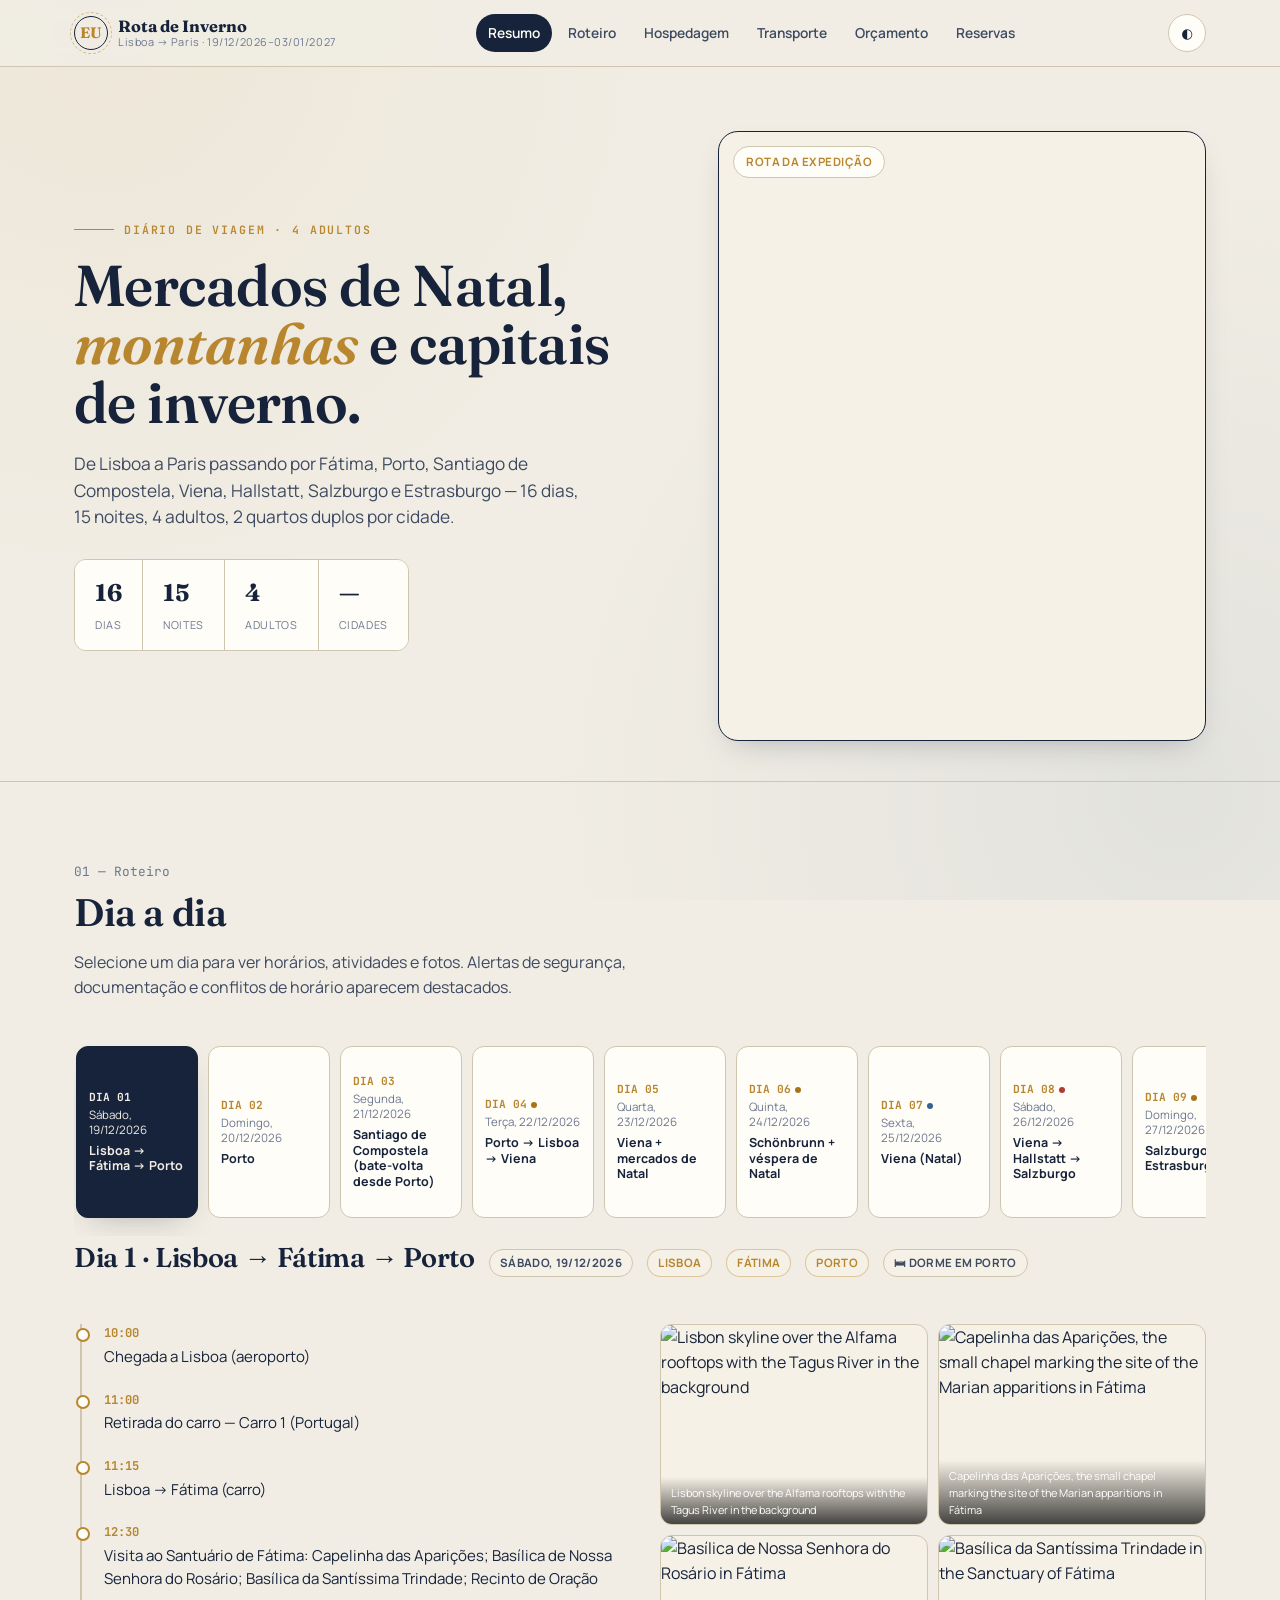
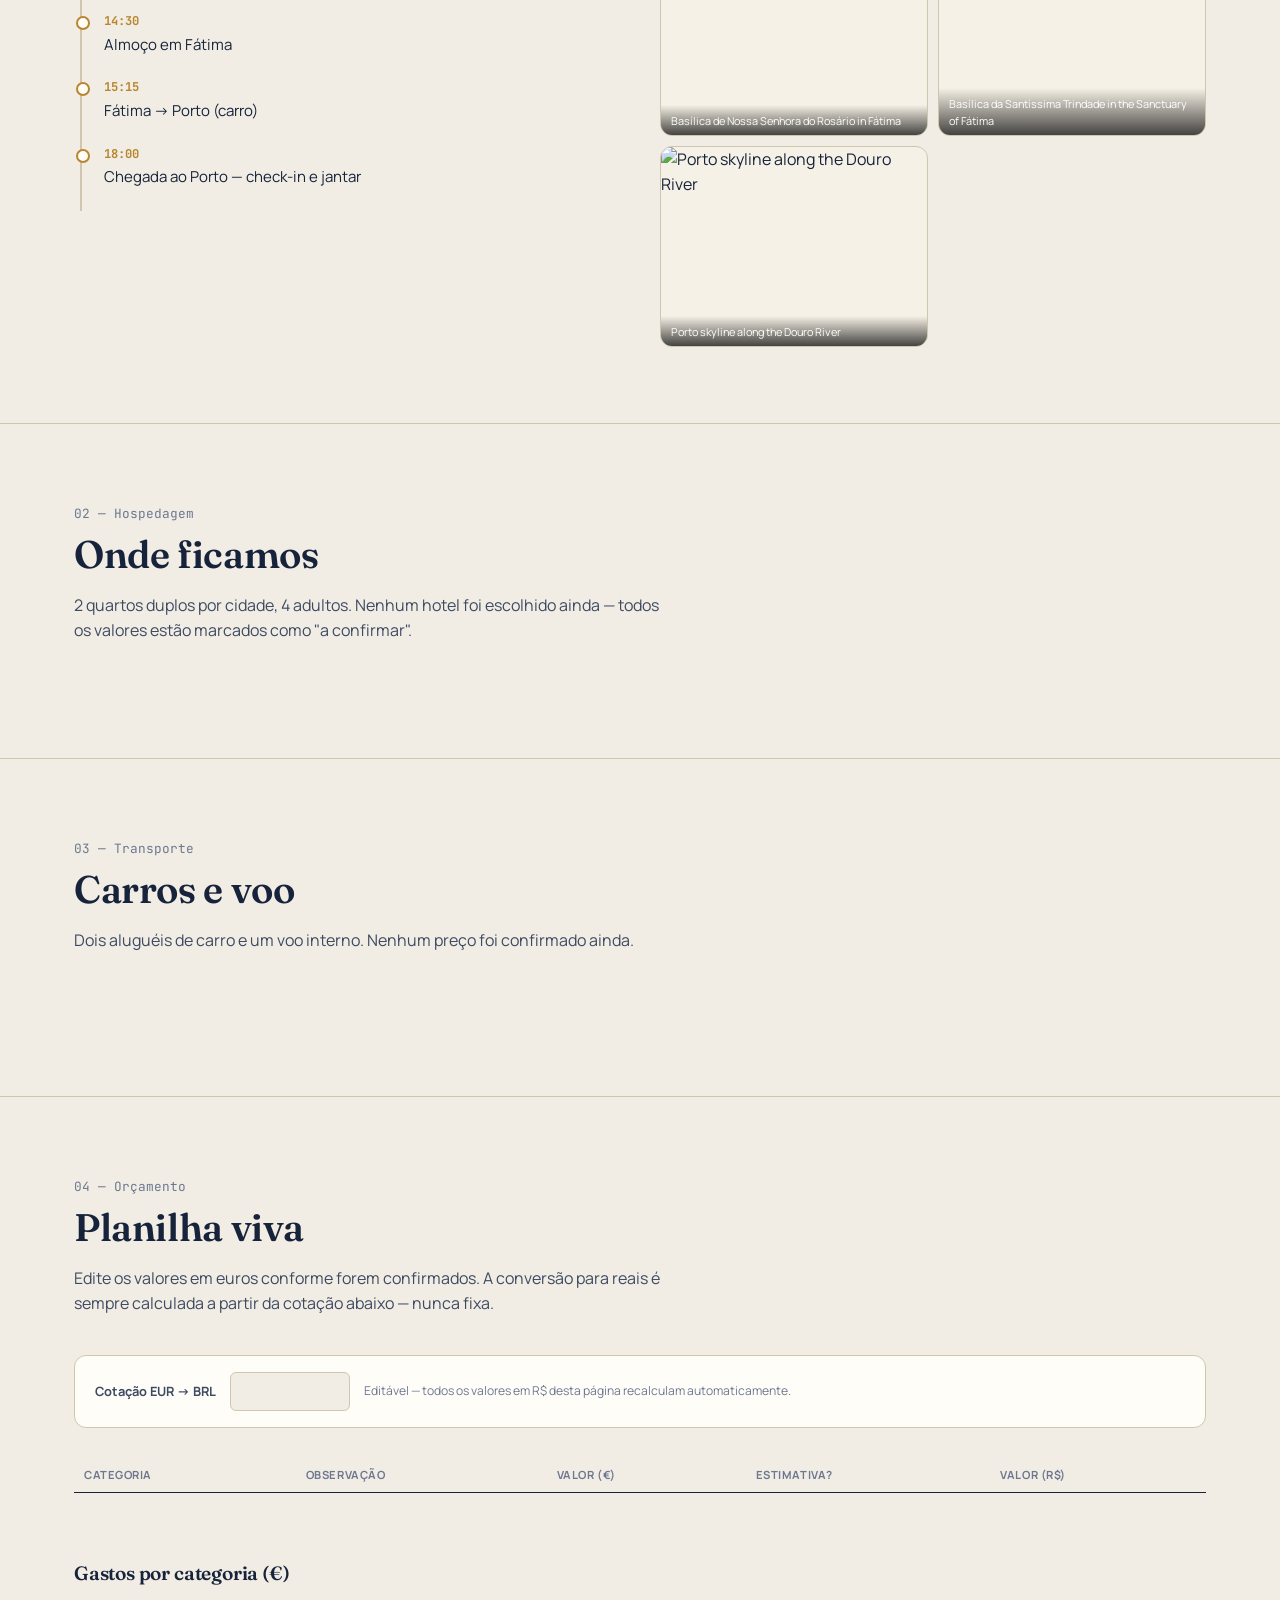
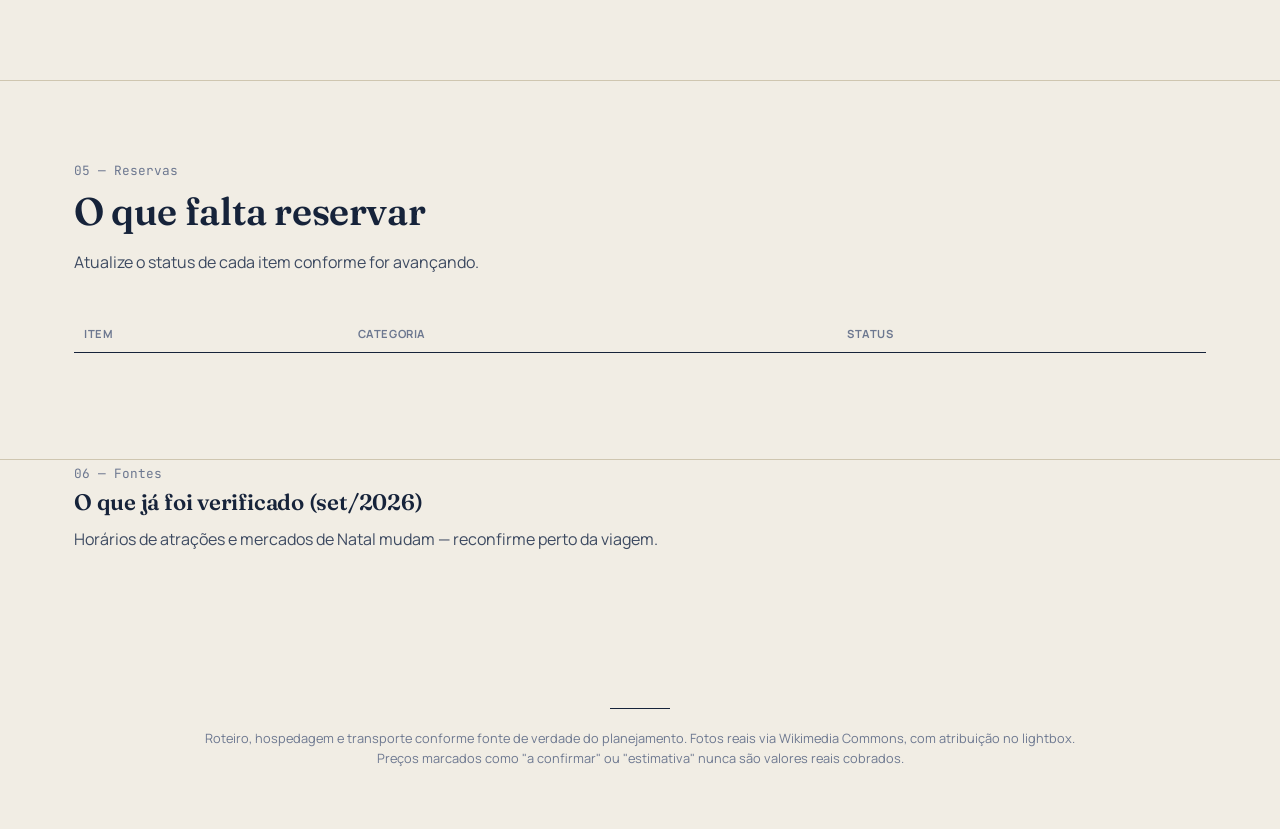
==== index.html @ 7c2236d4 "Add files via upload" ====
<!DOCTYPE html>
<html lang="pt-BR">
<head>
<meta charset="UTF-8" />
<meta name="viewport" content="width=device-width, initial-scale=1.0" />
<title>Inverno Europeu 2026/2027 — Diário de Viagem</title>
<meta name="description" content="Roteiro interativo de 16 dias por Portugal, Espanha, Áustria e França — dezembro de 2026 a janeiro de 2027." />

<link rel="preconnect" href="https://fonts.googleapis.com">
<link rel="stylesheet" href="css/styles.css" />
<link rel="stylesheet" href="https://cdnjs.cloudflare.com/ajax/libs/leaflet/1.9.4/leaflet.min.css" />
<link rel="icon" href="data:image/svg+xml,%3Csvg xmlns='http://www.w3.org/2000/svg' viewBox='0 0 100 100'%3E%3Ccircle cx='50' cy='50' r='46' fill='none' stroke='%23b8862f' stroke-width='6'/%3E%3Ctext x='50' y='64' font-size='46' text-anchor='middle' font-family='Georgia,serif' fill='%2316233a'%3E%E2%9D%84%3C/text%3E%3C/svg%3E">
</head>
<body>

<div class="scroll-progress" id="scrollProgress"></div>

<header class="topbar">
  <div class="topbar-inner">
    <div class="brand">
      <div class="brand-mark">EU</div>
      <div class="brand-text">
        <strong>Rota de Inverno</strong>
        <span>Lisboa → Paris · 19/12/2026–03/01/2027</span>
      </div>
    </div>
    <nav class="navlinks" id="navlinks">
      <a href="#resumo" data-nav>Resumo</a>
      <a href="#roteiro" data-nav>Roteiro</a>
      <a href="#hospedagem" data-nav>Hospedagem</a>
      <a href="#transporte" data-nav>Transporte</a>
      <a href="#orcamento" data-nav>Orçamento</a>
      <a href="#reservas" data-nav>Reservas</a>
    </nav>
    <div class="topbar-actions">
      <button class="icon-btn" id="themeToggle" title="Alternar modo claro/escuro" aria-label="Alternar tema">◐</button>
      <button class="icon-btn mobile-menu-btn" id="mobileMenuBtn" title="Menu" aria-label="Abrir menu">☰</button>
    </div>
  </div>
  <nav class="mobile-nav" id="mobileNav">
    <a href="#resumo" data-nav>Resumo</a>
    <a href="#roteiro" data-nav>Roteiro</a>
    <a href="#hospedagem" data-nav>Hospedagem</a>
    <a href="#transporte" data-nav>Transporte</a>
    <a href="#orcamento" data-nav>Orçamento</a>
    <a href="#reservas" data-nav>Reservas</a>
  </nav>
</header>

<!-- ================= HERO / RESUMO ================= -->
<section class="hero" id="resumo">
  <div class="container hero-grid">
    <div>
      <div class="hero-kicker"><span class="rule"></span><span class="eyebrow">Diário de viagem · 4 adultos</span></div>
      <h1>Mercados de Natal,<br><em>montanhas</em> e capitais<br>de inverno.</h1>
      <p class="hero-sub">De Lisboa a Paris passando por Fátima, Porto, Santiago de Compostela, Viena, Hallstatt, Salzburgo e Estrasburgo — 16 dias, 15 noites, 4 adultos, 2 quartos duplos por cidade.</p>
      <div class="hero-stats">
        <div class="hero-stat"><b>16</b><span>Dias</span></div>
        <div class="hero-stat"><b>15</b><span>Noites</span></div>
        <div class="hero-stat"><b>4</b><span>Adultos</span></div>
        <div class="hero-stat"><b id="statCities">—</b><span>Cidades</span></div>
      </div>
    </div>
    <div class="hero-map-wrap">
      <span class="map-badge">Rota da expedição</span>
      <div id="route-map"></div>
    </div>
  </div>
</section>

<!-- ================= ROTEIRO ================= -->
<section class="section" id="roteiro">
  <div class="container">
    <div class="section-head">
      <div>
        <span class="section-num">01 — Roteiro</span>
        <h2>Dia a dia</h2>
        <p class="section-desc">Selecione um dia para ver horários, atividades e fotos. Alertas de segurança, documentação e conflitos de horário aparecem destacados.</p>
      </div>
    </div>
    <div class="day-rail" id="dayRail"></div>
    <div class="day-panel" id="dayPanel"></div>
  </div>
</section>

<!-- ================= HOSPEDAGEM ================= -->
<section class="section" id="hospedagem">
  <div class="container">
    <div class="section-head">
      <div>
        <span class="section-num">02 — Hospedagem</span>
        <h2>Onde ficamos</h2>
        <p class="section-desc">2 quartos duplos por cidade, 4 adultos. Nenhum hotel foi escolhido ainda — todos os valores estão marcados como "a confirmar".</p>
      </div>
    </div>
    <div class="grid-3" id="hospedagemGrid"></div>
  </div>
</section>

<!-- ================= TRANSPORTE ================= -->
<section class="section" id="transporte">
  <div class="container">
    <div class="section-head">
      <div>
        <span class="section-num">03 — Transporte</span>
        <h2>Carros e voo</h2>
        <p class="section-desc">Dois aluguéis de carro e um voo interno. Nenhum preço foi confirmado ainda.</p>
      </div>
    </div>
    <div class="grid-3" id="transporteGrid"></div>
    <div class="doc-alerts" id="docAlerts"></div>
  </div>
</section>

<!-- ================= ORÇAMENTO ================= -->
<section class="section" id="orcamento">
  <div class="container">
    <div class="section-head">
      <div>
        <span class="section-num">04 — Orçamento</span>
        <h2>Planilha viva</h2>
        <p class="section-desc">Edite os valores em euros conforme forem confirmados. A conversão para reais é sempre calculada a partir da cotação abaixo — nunca fixa.</p>
      </div>
    </div>

    <div class="rate-box">
      <label for="rateInput">Cotação EUR → BRL</label>
      <input type="number" id="rateInput" step="0.01" min="0.01" />
      <span class="rate-note">Editável — todos os valores em R$ desta página recalculam automaticamente.</span>
    </div>

    <div class="table-scroll">
      <table class="budget-table">
        <thead>
          <tr><th>Categoria</th><th>Observação</th><th>Valor (€)</th><th>Estimativa?</th><th>Valor (R$)</th></tr>
        </thead>
        <tbody id="budgetBody"></tbody>
      </table>
    </div>

    <div class="totals-row" id="budgetTotals"></div>

    <h3 style="margin-bottom:16px; font-size:1.2rem;">Gastos por categoria (€)</h3>
    <div class="bars" id="budgetBars"></div>
  </div>
</section>

<!-- ================= RESERVAS ================= -->
<section class="section" id="reservas">
  <div class="container">
    <div class="section-head">
      <div>
        <span class="section-num">05 — Reservas</span>
        <h2>O que falta reservar</h2>
        <p class="section-desc">Atualize o status de cada item conforme for avançando.</p>
      </div>
    </div>
    <div class="table-scroll">
      <table class="reservas-table">
        <thead><tr><th>Item</th><th>Categoria</th><th>Status</th></tr></thead>
        <tbody id="reservasBody"></tbody>
      </table>
    </div>
  </div>
</section>

<section class="section" id="fontes" style="padding-top:0;">
  <div class="container">
    <div class="section-head">
      <div>
        <span class="section-num">06 — Fontes</span>
        <h2 style="font-size:1.4rem;">O que já foi verificado (set/2026)</h2>
        <p class="section-desc">Horários de atrações e mercados de Natal mudam — reconfirme perto da viagem.</p>
      </div>
    </div>
    <ul id="fontesList" style="list-style:none; padding:0; margin:0; display:flex; flex-direction:column; gap:8px;"></ul>
  </div>
</section>

<footer class="footer">
  <div class="rule"></div>
  <p>Roteiro, hospedagem e transporte conforme fonte de verdade do planejamento. Fotos reais via Wikimedia Commons, com atribuição no lightbox.<br>Preços marcados como "a confirmar" ou "estimativa" nunca são valores reais cobrados.</p>
</footer>

<!-- Lightbox -->
<div class="lightbox" id="lightbox">
  <button class="lightbox-close" id="lightboxClose">×</button>
  <img id="lightboxImg" src="" alt="" />
  <div class="lightbox-cap" id="lightboxCap"></div>
</div>

<script src="https://cdnjs.cloudflare.com/ajax/libs/leaflet/1.9.4/leaflet.min.js"></script>
<script src="js/data.js"></script>
<script src="js/images-data.js"></script>
<script src="js/app.js"></script>
</body>
</html>
---- css/styles.css ----
@import url('https://fonts.googleapis.com/css2?family=Fraunces:ital,opsz,wght@0,9..144,400;0,9..144,500;0,9..144,600;0,9..144,700;1,9..144,500&family=Manrope:wght@400;500;600;700;800&family=JetBrains+Mono:wght@400;600&display=swap');

:root {
  --bg: #f1ede4;
  --bg-alt: #e8e2d4;
  --surface: #fffdf8;
  --surface-2: #f6f1e6;
  --ink: #16233a;
  --ink-soft: #3d4a61;
  --ink-faint: #6d7890;
  --line: #cfc6b0;
  --line-strong: #16233a;
  --navy: #16233a;
  --navy-deep: #0d1626;
  --frost: #dfe8ec;
  --gold: #b8862f;
  --gold-soft: #d9ac5c;
  --ember: #a8432f;
  --pine: #3c5c4a;
  --danger: #b23b30;
  --danger-bg: #f7e3df;
  --warning: #a97417;
  --warning-bg: #f6ecd6;
  --info: #35638a;
  --info-bg: #dfe9f1;
  --success: #3c6b4f;
  --success-bg: #e0ebe2;
  --shadow: 0 12px 32px -16px rgba(22, 35, 58, 0.35);
  --radius-s: 6px;
  --radius-m: 12px;
  --radius-l: 20px;
  --font-display: 'Fraunces', 'Georgia', serif;
  --font-body: 'Manrope', system-ui, sans-serif;
  --font-mono: 'JetBrains Mono', monospace;
  color-scheme: light;
}

:root[data-theme="dark"] {
  --bg: #0d1420;
  --bg-alt: #0a0f18;
  --surface: #131c2c;
  --surface-2: #182236;
  --ink: #eef1f6;
  --ink-soft: #b7c2d6;
  --ink-faint: #7c8aa3;
  --line: #2a3550;
  --line-strong: #4a5b80;
  --navy: #dfe8ec;
  --navy-deep: #f1ede4;
  --frost: #182236;
  --gold: #e0b463;
  --gold-soft: #edcb8c;
  --ember: #d9705a;
  --pine: #7fb096;
  --danger: #e2695a;
  --danger-bg: #331d1b;
  --warning: #e0b463;
  --warning-bg: #332a15;
  --info: #7bacd6;
  --info-bg: #16283a;
  --success: #7fc298;
  --success-bg: #16301f;
  --shadow: 0 20px 44px -18px rgba(0, 0, 0, 0.6);
  color-scheme: dark;
}

@media (prefers-color-scheme: dark) {
  :root:not([data-theme="light"]) {
    --bg: #0d1420;
    --bg-alt: #0a0f18;
    --surface: #131c2c;
    --surface-2: #182236;
    --ink: #eef1f6;
    --ink-soft: #b7c2d6;
    --ink-faint: #7c8aa3;
    --line: #2a3550;
    --line-strong: #4a5b80;
    --navy: #dfe8ec;
    --navy-deep: #f1ede4;
    --frost: #182236;
    --gold: #e0b463;
    --gold-soft: #edcb8c;
    --ember: #d9705a;
    --pine: #7fb096;
    --danger: #e2695a;
    --danger-bg: #331d1b;
    --warning: #e0b463;
    --warning-bg: #332a15;
    --info: #7bacd6;
    --info-bg: #16283a;
    --success: #7fc298;
    --success-bg: #16301f;
    --shadow: 0 20px 44px -18px rgba(0, 0, 0, 0.6);
    color-scheme: dark;
  }
}

* { box-sizing: border-box; }
html { scroll-behavior: smooth; }
body {
  margin: 0;
  background: var(--bg);
  color: var(--ink);
  font-family: var(--font-body);
  font-size: 16px;
  line-height: 1.55;
  transition: background .3s ease, color .3s ease;
  background-image:
    radial-gradient(circle at 8% 4%, rgba(184,134,47,0.06), transparent 40%),
    radial-gradient(circle at 92% 88%, rgba(53,99,138,0.08), transparent 45%);
  background-attachment: fixed;
}
img { max-width: 100%; display: block; }
a { color: inherit; }
h1, h2, h3, h4 { font-family: var(--font-display); font-weight: 600; margin: 0; letter-spacing: -0.01em; }
p { margin: 0; }
button { font-family: var(--font-body); cursor: pointer; }
.mono { font-family: var(--font-mono); }

.eyebrow {
  font-family: var(--font-mono);
  text-transform: uppercase;
  letter-spacing: 0.16em;
  font-size: 0.72rem;
  color: var(--gold);
  font-weight: 600;
}

.container { max-width: 1180px; margin: 0 auto; padding: 0 24px; }

/* ---------------- Topbar ---------------- */
.topbar {
  position: sticky; top: 0; z-index: 100;
  background: color-mix(in srgb, var(--bg) 88%, transparent);
  backdrop-filter: blur(10px);
  border-bottom: 1px solid var(--line);
}
.topbar-inner {
  max-width: 1180px; margin: 0 auto; padding: 14px 24px;
  display: flex; align-items: center; justify-content: space-between; gap: 16px;
}
.brand { display: flex; align-items: center; gap: 10px; }
.brand-mark {
  width: 34px; height: 34px; border-radius: 50%;
  border: 1.5px solid var(--line-strong);
  display: flex; align-items: center; justify-content: center;
  font-family: var(--font-display); font-weight: 700; font-size: 0.95rem;
  color: var(--gold);
  position: relative;
}
.brand-mark::after {
  content: ''; position: absolute; inset: -5px;
  border: 1px dashed var(--gold); border-radius: 50%; opacity: 0.5;
}
.brand-text { display: flex; flex-direction: column; line-height: 1.1; }
.brand-text strong { font-family: var(--font-display); font-size: 1.02rem; }
.brand-text span { font-size: 0.68rem; color: var(--ink-faint); letter-spacing: 0.05em; }

.navlinks { display: flex; gap: 4px; }
.navlinks a {
  text-decoration: none; font-size: 0.86rem; font-weight: 600; color: var(--ink-soft);
  padding: 8px 12px; border-radius: 999px; transition: all .2s ease;
  position: relative;
}
.navlinks a:hover { color: var(--ink); background: var(--surface-2); }
.navlinks a.active { color: var(--bg); background: var(--ink); }
:root[data-theme="dark"] .navlinks a.active,
@media (prefers-color-scheme: dark) { .navlinks a.active { color: var(--navy-deep); background: var(--gold-soft); } }
.navlinks a.active { color: var(--surface); background: var(--navy); }

.topbar-actions { display: flex; align-items: center; gap: 10px; }
.icon-btn {
  width: 38px; height: 38px; border-radius: 50%; border: 1px solid var(--line);
  background: var(--surface); color: var(--ink); display: flex; align-items: center; justify-content: center;
  transition: all .2s ease;
}
.icon-btn:hover { border-color: var(--gold); color: var(--gold); }
.mobile-menu-btn { display: none; }
.mobile-nav {
  display: none; flex-direction: column; gap: 2px; padding: 8px 24px 16px;
  border-top: 1px solid var(--line);
}
.mobile-nav a {
  text-decoration: none; color: var(--ink-soft); font-weight: 700; font-size: 0.92rem;
  padding: 12px 4px; border-bottom: 1px dashed var(--line);
}
.mobile-nav a.active { color: var(--gold); }
.mobile-nav.open { display: flex; }

/* ---------------- Hero ---------------- */
.hero {
  position: relative; padding: 64px 0 40px; overflow: hidden;
  border-bottom: 1px solid var(--line);
}
.hero-grid { display: grid; grid-template-columns: 1.1fr 0.9fr; gap: 48px; align-items: center; }
.hero-kicker { display: flex; align-items: center; gap: 10px; margin-bottom: 18px; }
.hero-kicker .rule { width: 40px; height: 1px; background: var(--gold); }
.hero h1 {
  font-size: clamp(2.4rem, 5vw, 3.6rem); line-height: 1.02; margin-bottom: 18px;
}
.hero h1 em { font-style: italic; color: var(--gold); }
.hero-sub { font-size: 1.08rem; color: var(--ink-soft); max-width: 46ch; margin-bottom: 28px; }
.hero-stats { display: grid; grid-template-columns: repeat(4, auto); gap: 0; border: 1px solid var(--line); border-radius: var(--radius-m); overflow: hidden; width: max-content; }
.hero-stat { padding: 14px 20px; border-right: 1px solid var(--line); background: var(--surface); }
.hero-stat:last-child { border-right: none; }
.hero-stat b { display: block; font-family: var(--font-display); font-size: 1.5rem; color: var(--navy); }
:root[data-theme="dark"] .hero-stat b { color: var(--ink); }
.hero-stat span { font-size: 0.68rem; text-transform: uppercase; letter-spacing: 0.06em; color: var(--ink-faint); }

.hero-map-wrap {
  border-radius: var(--radius-l); overflow: hidden; border: 1px solid var(--line-strong);
  box-shadow: var(--shadow); position: relative; aspect-ratio: 4/5; background: var(--surface-2);
}
#route-map { width: 100%; height: 100%; }
.map-badge {
  position: absolute; top: 14px; left: 14px; z-index: 500;
  background: var(--surface); border: 1px solid var(--line); border-radius: 999px;
  padding: 6px 12px; font-size: 0.72rem; font-weight: 700; letter-spacing: 0.04em;
  text-transform: uppercase; color: var(--gold); box-shadow: var(--shadow);
}

/* ---------------- Section shell ---------------- */
.section { padding: 76px 0; border-bottom: 1px solid var(--line); }
.section:last-of-type { border-bottom: none; }
.section-head { display: flex; justify-content: space-between; align-items: flex-end; gap: 24px; margin-bottom: 40px; flex-wrap: wrap; }
.section-head h2 { font-size: clamp(1.8rem, 3vw, 2.4rem); }
.section-num { font-family: var(--font-mono); color: var(--ink-faint); font-size: 0.8rem; }
.section-desc { color: var(--ink-soft); max-width: 60ch; margin-top: 8px; }

/* ---------------- Alerts ---------------- */
.alert { display: flex; gap: 10px; padding: 12px 16px; border-radius: var(--radius-s); font-size: 0.88rem; border: 1px solid; margin-bottom: 10px; }
.alert-icon { flex: none; font-family: var(--font-mono); font-weight: 700; }
.alert-danger { background: var(--danger-bg); color: var(--danger); border-color: color-mix(in srgb, var(--danger) 40%, transparent); }
.alert-warning { background: var(--warning-bg); color: var(--warning); border-color: color-mix(in srgb, var(--warning) 40%, transparent); }
.alert-info { background: var(--info-bg); color: var(--info); border-color: color-mix(in srgb, var(--info) 40%, transparent); }

/* ---------------- Day navigator ---------------- */
.day-rail { display: flex; gap: 10px; overflow-x: auto; padding: 6px 2px 18px; scrollbar-width: thin; }
.day-pill {
  flex: none; width: 122px; border: 1px solid var(--line); border-radius: var(--radius-m);
  background: var(--surface); padding: 12px; text-align: left; transition: all .2s ease;
}
.day-pill:hover { border-color: var(--gold); transform: translateY(-2px); }
.day-pill.active { border-color: var(--navy); background: var(--navy); box-shadow: var(--shadow); }
:root[data-theme="dark"] .day-pill.active, .day-pill.active { background: var(--navy); }
.day-pill.active .day-pill-n, .day-pill.active .day-pill-date, .day-pill.active .day-pill-title { color: var(--bg); }
:root[data-theme="dark"] .day-pill.active .day-pill-n,
:root[data-theme="dark"] .day-pill.active .day-pill-date,
:root[data-theme="dark"] .day-pill.active .day-pill-title { color: var(--navy-deep); }
.day-pill-n { font-family: var(--font-mono); font-size: 0.7rem; color: var(--gold); font-weight: 700; }
.day-pill-date { font-size: 0.72rem; color: var(--ink-faint); margin: 3px 0 6px; text-transform: capitalize; }
.day-pill-title { font-size: 0.78rem; font-weight: 700; color: var(--ink); line-height: 1.25; }
.day-pill-dot { display: inline-block; width: 6px; height: 6px; border-radius: 50%; margin-left: 4px; vertical-align: middle; }

.day-panel { display: grid; grid-template-columns: 1fr 1fr; gap: 40px; }
.day-panel-head { grid-column: 1 / -1; display: flex; align-items: baseline; gap: 14px; flex-wrap: wrap; margin-bottom: 6px; }
.day-panel-head h3 { font-size: 1.7rem; }
.badge {
  display: inline-flex; align-items: center; gap: 6px; font-size: 0.72rem; font-weight: 700;
  padding: 4px 10px; border-radius: 999px; background: var(--surface-2); border: 1px solid var(--line);
  text-transform: uppercase; letter-spacing: 0.03em; color: var(--ink-soft);
}
.badge-city { color: var(--gold); border-color: color-mix(in srgb, var(--gold) 40%, transparent); }

.timeline { display: flex; flex-direction: column; gap: 0; border-left: 2px solid var(--line); padding-left: 22px; margin-left: 6px; }
.timeline-item { position: relative; padding-bottom: 22px; }
.timeline-item::before {
  content: ''; position: absolute; left: -28px; top: 4px; width: 10px; height: 10px; border-radius: 50%;
  background: var(--surface); border: 2px solid var(--gold);
}
.timeline-item.highlight::before { background: var(--gold); }
.timeline-time { font-family: var(--font-mono); font-size: 0.76rem; color: var(--gold); font-weight: 700; }
.timeline-text { font-size: 0.94rem; color: var(--ink); margin-top: 2px; }
.timeline-item.highlight .timeline-text { font-weight: 700; }

.gallery { display: grid; grid-template-columns: 1fr 1fr; gap: 10px; align-content: start; }
.gallery-item {
  position: relative; border-radius: var(--radius-m); overflow: hidden; aspect-ratio: 4/3;
  border: 1px solid var(--line); cursor: zoom-in; background: var(--surface-2);
}
.gallery-item img { width: 100%; height: 100%; object-fit: cover; transition: transform .5s ease; }
.gallery-item:hover img { transform: scale(1.06); }
.gallery-cap {
  position: absolute; left: 0; right: 0; bottom: 0; padding: 8px 10px 6px;
  font-size: 0.68rem; color: #fff; background: linear-gradient(to top, rgba(0,0,0,0.72), transparent);
}
.gallery-placeholder {
  width: 100%; height: 100%; display: flex; align-items: center; justify-content: center; flex-direction: column; gap: 6px;
  color: var(--ink-faint); font-size: 0.7rem; text-align: center; padding: 10px;
  background: repeating-linear-gradient(135deg, var(--surface-2), var(--surface-2) 8px, var(--surface) 8px, var(--surface) 16px);
}

/* ---------------- Cards (hospedagem/transporte) ---------------- */
.grid-3 { display: grid; grid-template-columns: repeat(auto-fit, minmax(260px, 1fr)); gap: 20px; }
.card {
  background: var(--surface); border: 1px solid var(--line); border-radius: var(--radius-m);
  padding: 22px; position: relative; overflow: hidden;
}
.card::before {
  content: ''; position: absolute; top: 0; left: 0; width: 4px; height: 100%; background: var(--gold);
}
.card-head { display: flex; justify-content: space-between; align-items: flex-start; margin-bottom: 14px; }
.card-head h4 { font-size: 1.2rem; }
.card-kv { display: flex; justify-content: space-between; padding: 7px 0; border-bottom: 1px dashed var(--line); font-size: 0.86rem; }
.card-kv:last-child { border-bottom: none; }
.card-kv span:first-child { color: var(--ink-faint); }
.card-kv span:last-child { font-weight: 600; }
.pill-tbc { color: var(--warning); font-weight: 700; font-size: 0.72rem; text-transform: uppercase; background: var(--warning-bg); padding: 2px 8px; border-radius: 999px; }

.doc-alerts { margin-top: 28px; display: flex; flex-direction: column; gap: 10px; }

/* ---------------- Orçamento ---------------- */
.rate-box {
  display: flex; align-items: center; gap: 14px; background: var(--surface); border: 1px solid var(--line);
  border-radius: var(--radius-m); padding: 16px 20px; margin-bottom: 30px; flex-wrap: wrap;
}
.rate-box label { font-size: 0.8rem; color: var(--ink-soft); font-weight: 700; }
.rate-box input {
  width: 120px; padding: 8px 10px; border-radius: var(--radius-s); border: 1px solid var(--line);
  background: var(--bg); color: var(--ink); font-family: var(--font-mono); font-size: 1rem; font-weight: 700;
}
.rate-note { font-size: 0.76rem; color: var(--ink-faint); }

.table-scroll { overflow-x: auto; -webkit-overflow-scrolling: touch; margin-bottom: 30px; }
.budget-table { width: 100%; min-width: 560px; border-collapse: collapse; margin-bottom: 0; }
.budget-table th { text-align: left; font-size: 0.7rem; text-transform: uppercase; letter-spacing: 0.05em; color: var(--ink-faint); padding: 8px 10px; border-bottom: 1px solid var(--line-strong); }
.budget-table td { padding: 9px 10px; border-bottom: 1px solid var(--line); font-size: 0.88rem; vertical-align: middle; }
.budget-table tr:hover td { background: var(--surface-2); }
.budget-table input[type="number"] {
  width: 100px; padding: 6px 8px; border-radius: var(--radius-s); border: 1px solid var(--line);
  background: var(--surface); color: var(--ink); font-family: var(--font-mono);
}
.budget-table .brl-cell { color: var(--pine); font-weight: 700; font-family: var(--font-mono); }
.est-toggle { display: flex; align-items: center; gap: 6px; font-size: 0.72rem; color: var(--ink-faint); }
.totals-row { display: grid; grid-template-columns: repeat(auto-fit, minmax(200px, 1fr)); gap: 16px; margin-bottom: 36px; }
.total-card { background: var(--navy); color: var(--bg); border-radius: var(--radius-m); padding: 20px; }
:root[data-theme="dark"] .total-card { background: var(--surface-2); color: var(--ink); border: 1px solid var(--gold); }
.total-card span { font-size: 0.7rem; text-transform: uppercase; letter-spacing: 0.06em; opacity: 0.7; }
.total-card b { display: block; font-family: var(--font-display); font-size: 1.7rem; margin-top: 4px; }
.total-card small { display: block; font-size: 0.76rem; opacity: 0.75; margin-top: 2px; }

.bars { display: flex; flex-direction: column; gap: 10px; }
.bar-row { display: grid; grid-template-columns: 200px 1fr 90px; align-items: center; gap: 12px; font-size: 0.8rem; }
.bar-track { height: 12px; background: var(--surface-2); border-radius: 999px; overflow: hidden; border: 1px solid var(--line); }
.bar-fill { height: 100%; background: linear-gradient(90deg, var(--gold), var(--ember)); border-radius: 999px; transition: width .5s ease; }

/* ---------------- Reservas ---------------- */
.reservas-table { width: 100%; min-width: 420px; border-collapse: collapse; }
.reservas-table th { text-align: left; font-size: 0.7rem; text-transform: uppercase; letter-spacing: 0.05em; color: var(--ink-faint); padding: 10px; border-bottom: 1px solid var(--line-strong); }
.reservas-table td { padding: 11px 10px; border-bottom: 1px solid var(--line); font-size: 0.9rem; }
.reservas-table tr:hover td { background: var(--surface-2); }
select.status-select {
  border: 1px solid var(--line); border-radius: 999px; padding: 6px 26px 6px 12px; font-weight: 700; font-size: 0.78rem;
  font-family: var(--font-body); appearance: none; background-repeat: no-repeat; background-position: right 10px center;
  background-size: 10px;
}

/* ---------------- Lightbox ---------------- */
.lightbox { position: fixed; inset: 0; z-index: 1000; background: rgba(8,12,20,0.92); display: none; align-items: center; justify-content: center; padding: 40px; flex-direction: column; }
.lightbox.open { display: flex; }
.lightbox img { max-width: min(90vw, 1000px); max-height: 72vh; border-radius: var(--radius-m); box-shadow: var(--shadow); }
.lightbox-cap { color: #eee; font-size: 0.82rem; margin-top: 14px; max-width: 700px; text-align: center; }
.lightbox-cap a { color: var(--gold-soft); }
.lightbox-close { position: absolute; top: 24px; right: 28px; color: #fff; font-size: 1.6rem; background: none; border: none; }

/* ---------------- Footer ---------------- */
.footer { padding: 40px 0 60px; text-align: center; color: var(--ink-faint); font-size: 0.8rem; }
.footer .rule { width: 60px; height: 1px; background: var(--line-strong); margin: 0 auto 20px; }

/* ---------------- Scroll progress ---------------- */
.scroll-progress { position: fixed; top: 0; left: 0; height: 3px; background: linear-gradient(90deg, var(--gold), var(--ember)); z-index: 200; width: 0%; transition: width .1s linear; }

/* ---------------- Leaflet overrides ---------------- */
.leaflet-popup-content-wrapper { background: var(--surface); color: var(--ink); border-radius: var(--radius-s); }
.leaflet-popup-tip { background: var(--surface); }
.leaflet-container { background: var(--bg-alt); font-family: var(--font-body); }
.leaflet-tile-pane { filter: grayscale(0.55) sepia(0.18) saturate(1.1) brightness(1.02) contrast(0.96); }
:root[data-theme="dark"] .leaflet-tile-pane { filter: grayscale(0.6) sepia(0.15) saturate(0.9) brightness(0.62) contrast(1.05) invert(0.92) hue-rotate(180deg); }
@media (prefers-color-scheme: dark) {
  :root:not([data-theme="light"]) .leaflet-tile-pane { filter: grayscale(0.6) sepia(0.15) saturate(0.9) brightness(0.62) contrast(1.05) invert(0.92) hue-rotate(180deg); }
}

/* ---------------- Responsive ---------------- */
@media (max-width: 980px) {
  .hero-grid { grid-template-columns: 1fr; }
  .day-panel { grid-template-columns: 1fr; }
  .navlinks { display: none; }
  .mobile-menu-btn { display: flex; }
}
@media (max-width: 640px) {
  .hero-stats { grid-template-columns: repeat(2, 1fr); width: 100%; }
  .hero-stat { border-right: none; border-bottom: 1px solid var(--line); }
  .section { padding: 52px 0; }
  .bar-row { grid-template-columns: 110px 1fr 70px; font-size: 0.72rem; }
  .gallery { grid-template-columns: 1fr; }
}
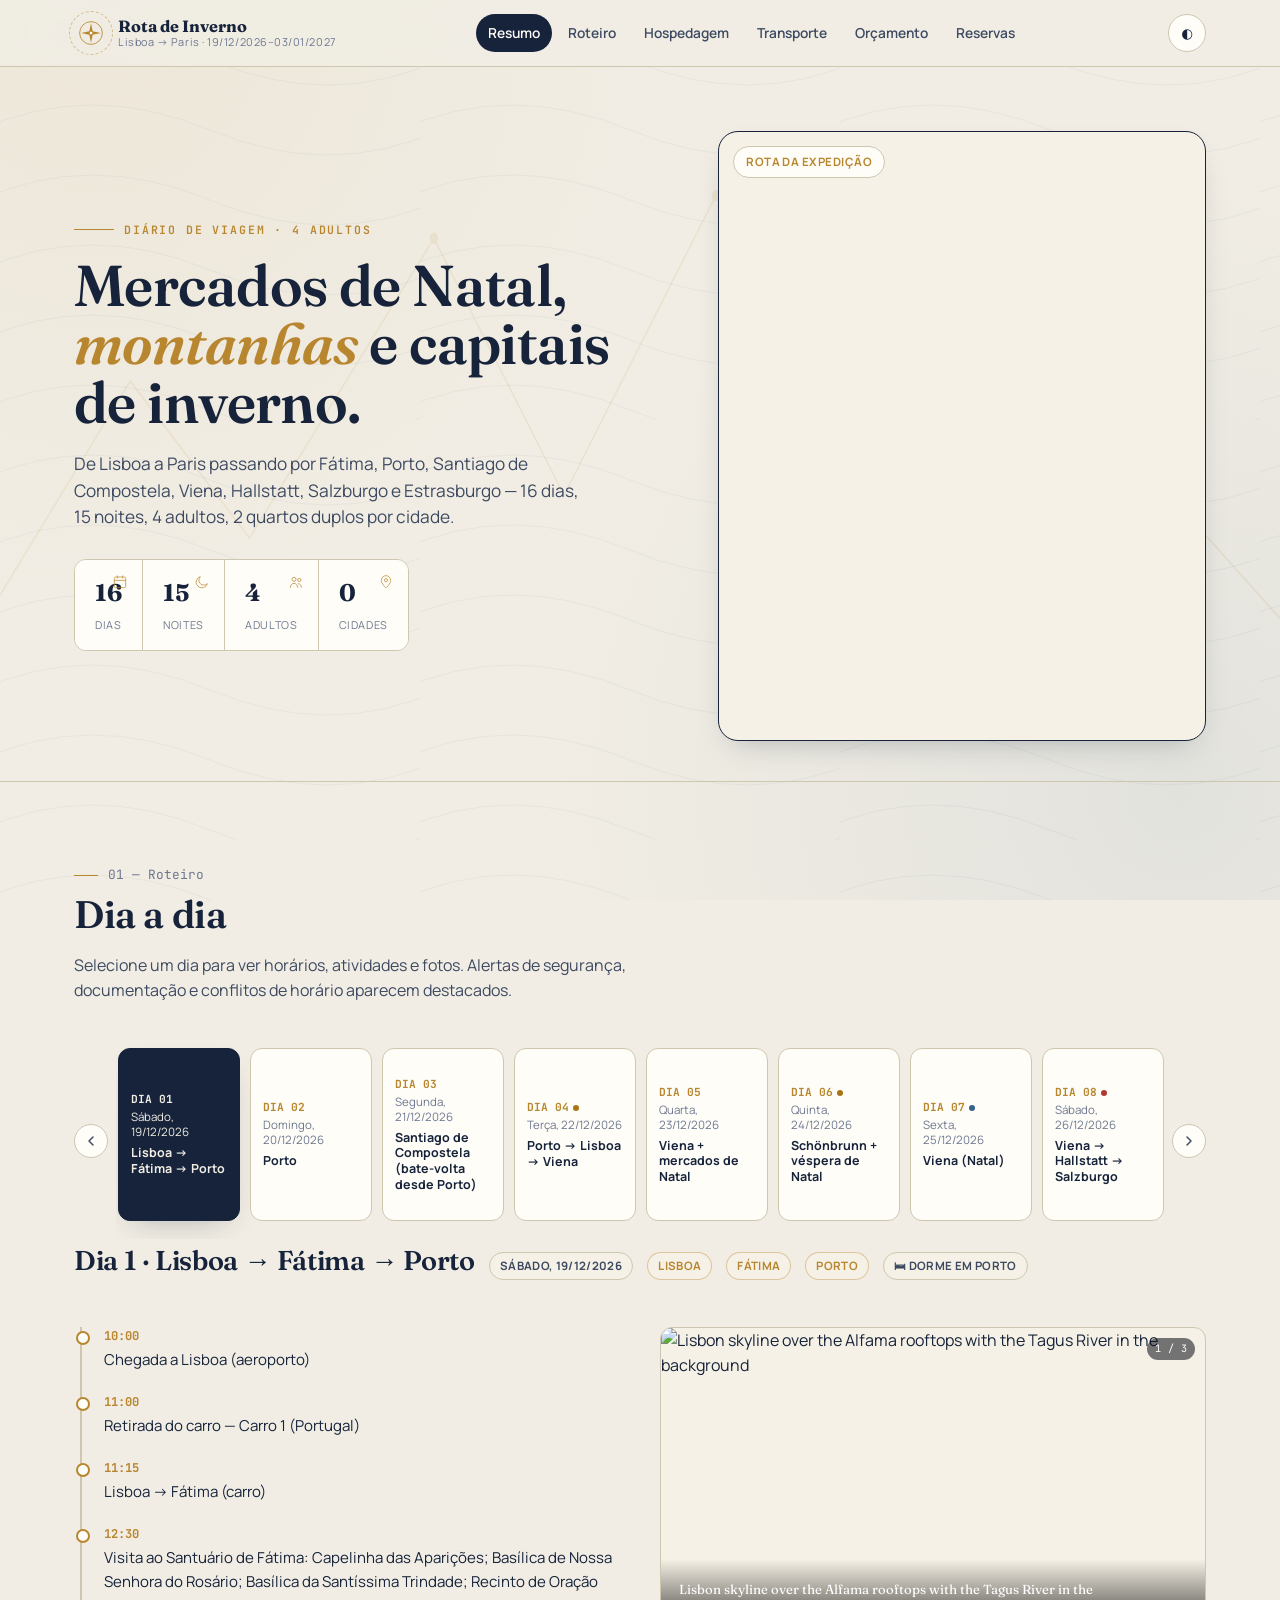
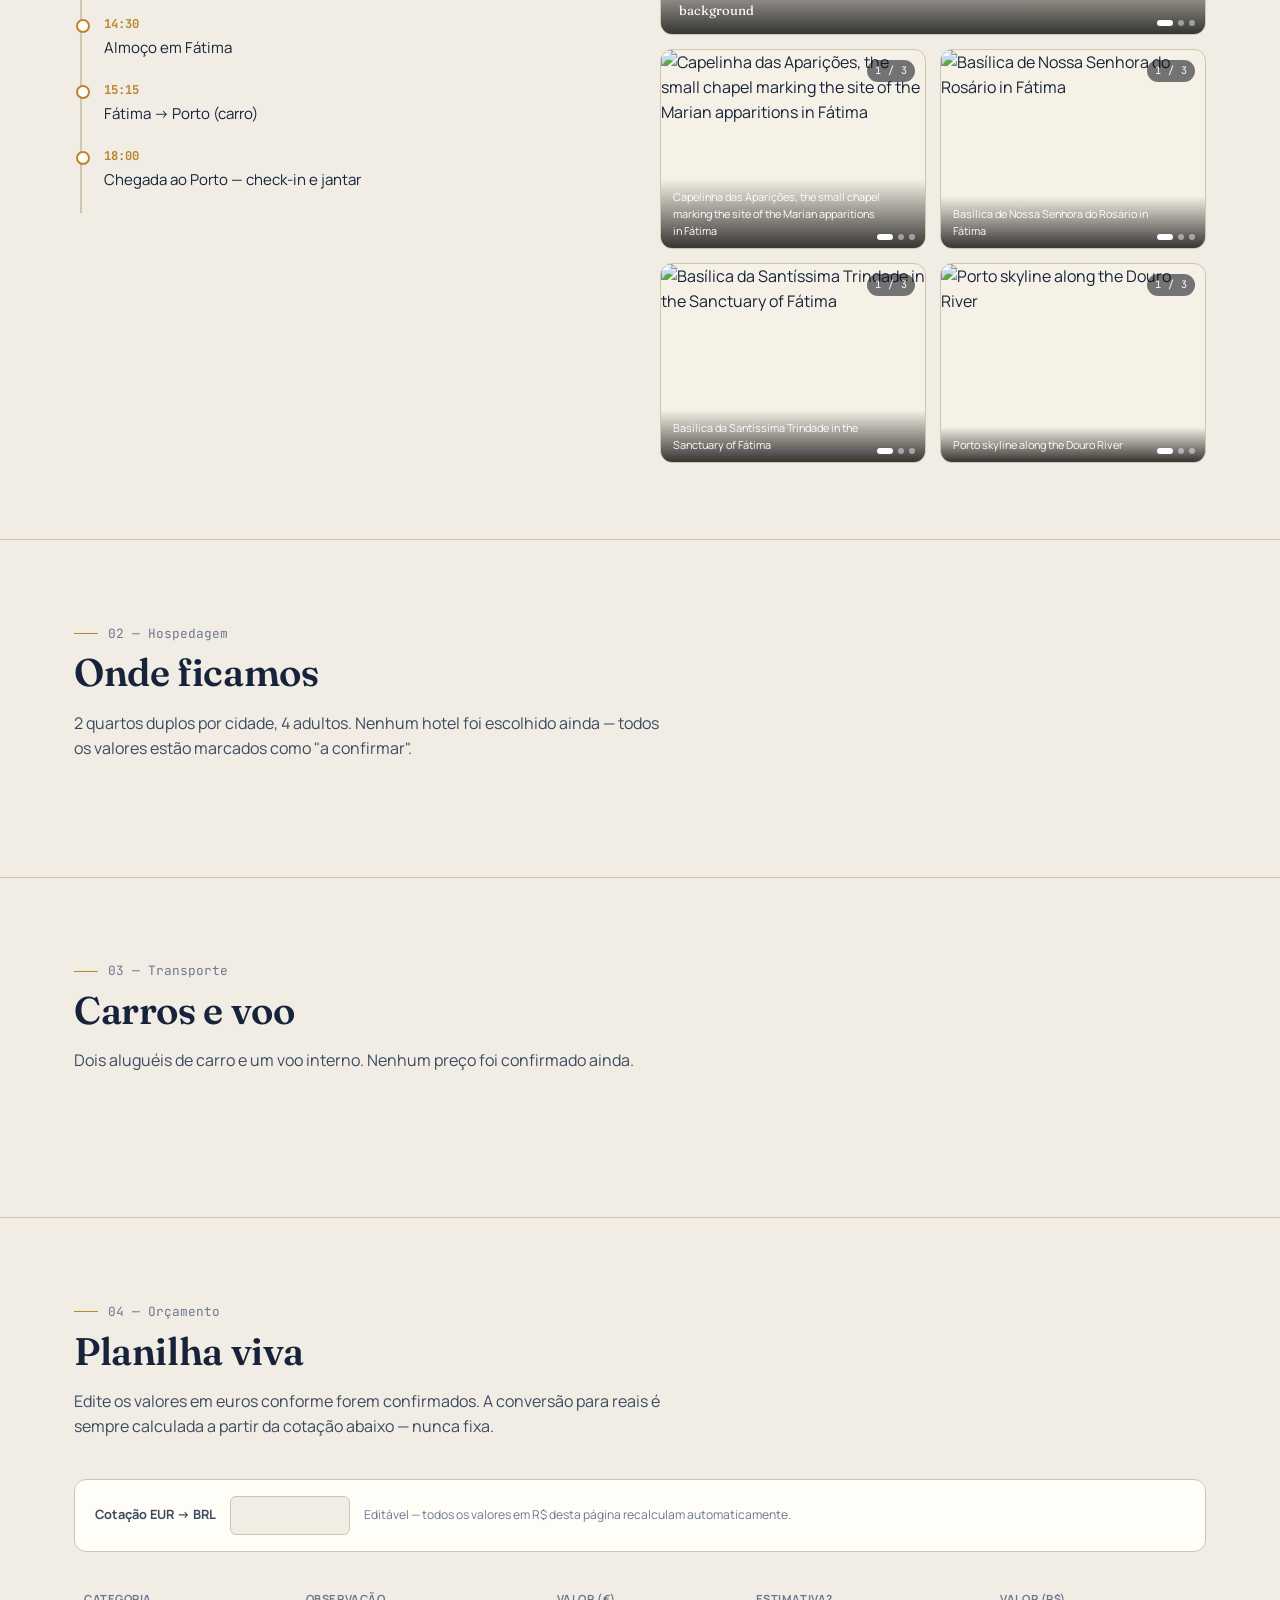
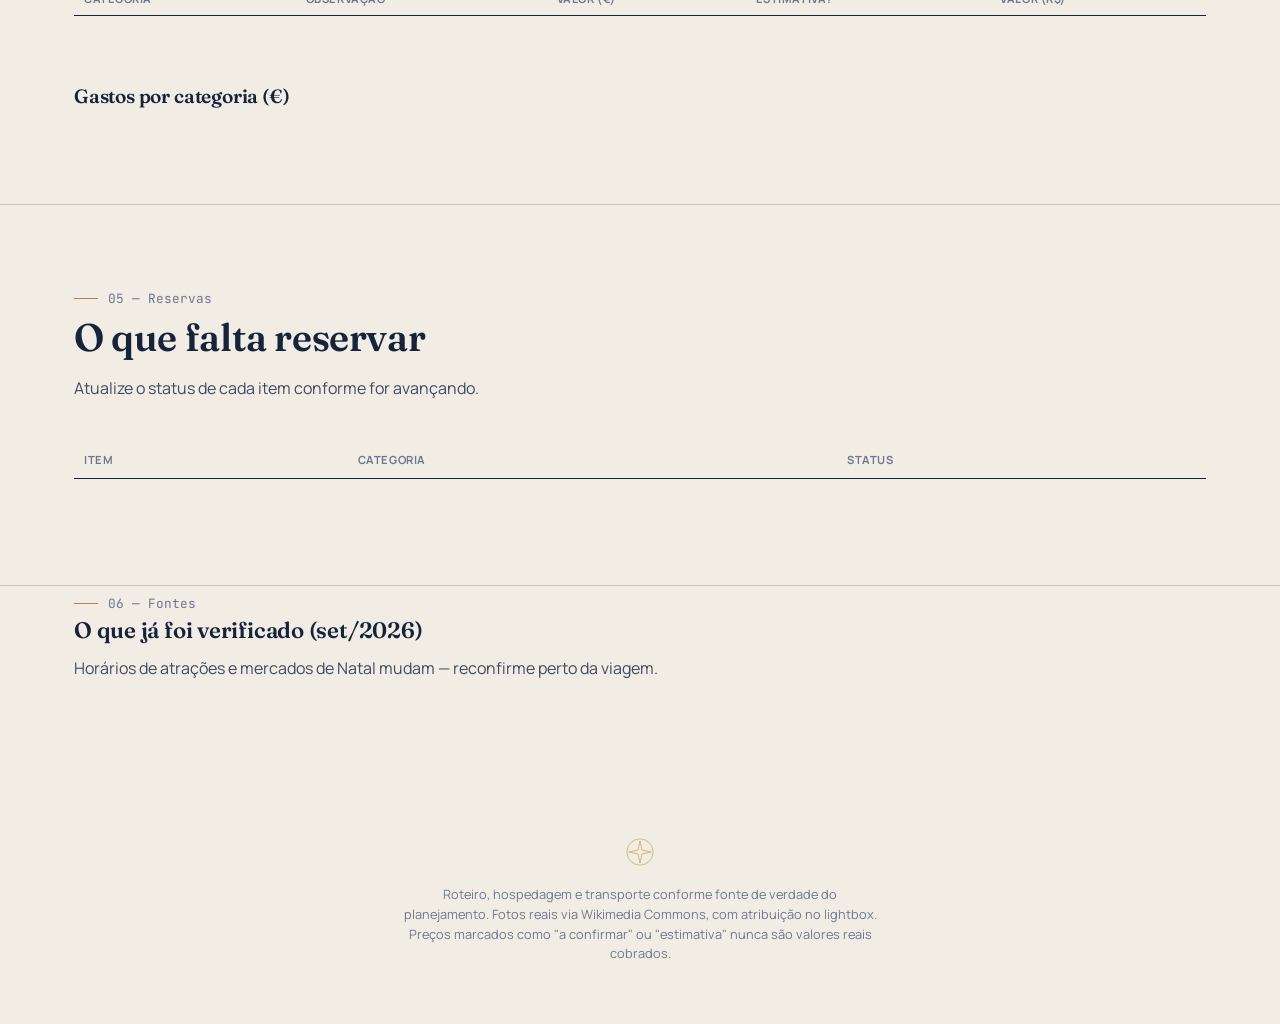
==== commit 19e4ee8e: "Add files via upload" ====
--- a/index.html
+++ b/index.html
@@ -18,7 +18,13 @@
 <header class="topbar">
   <div class="topbar-inner">
     <div class="brand">
-      <div class="brand-mark">EU</div>
+      <div class="brand-mark">
+        <svg viewBox="0 0 40 40" fill="none" xmlns="http://www.w3.org/2000/svg">
+          <circle cx="20" cy="20" r="17.5" stroke="currentColor" stroke-width="1.3"/>
+          <path d="M20 5 L22.6 17.4 L35 20 L22.6 22.6 L20 35 L17.4 22.6 L5 20 L17.4 17.4 Z" fill="currentColor"/>
+          <circle cx="20" cy="20" r="2.6" fill="var(--surface)" stroke="currentColor" stroke-width="1"/>
+        </svg>
+      </div>
       <div class="brand-text">
         <strong>Rota de Inverno</strong>
         <span>Lisboa → Paris · 19/12/2026–03/01/2027</span>
@@ -49,16 +55,34 @@
 
 <!-- ================= HERO / RESUMO ================= -->
 <section class="hero" id="resumo">
+  <svg class="hero-motif" viewBox="0 0 1180 500" fill="none" preserveAspectRatio="none" aria-hidden="true">
+    <path d="M-40 420 L120 220 L230 330 L400 120 L520 300 L660 90 L820 340 L960 200 L1220 420" stroke="currentColor" stroke-width="1.4" stroke-linejoin="round"/>
+    <circle cx="660" cy="90" r="4" fill="currentColor"/>
+    <circle cx="400" cy="120" r="4" fill="currentColor"/>
+    <circle cx="960" cy="200" r="4" fill="currentColor"/>
+  </svg>
   <div class="container hero-grid">
     <div>
       <div class="hero-kicker"><span class="rule"></span><span class="eyebrow">Diário de viagem · 4 adultos</span></div>
       <h1>Mercados de Natal,<br><em>montanhas</em> e capitais<br>de inverno.</h1>
       <p class="hero-sub">De Lisboa a Paris passando por Fátima, Porto, Santiago de Compostela, Viena, Hallstatt, Salzburgo e Estrasburgo — 16 dias, 15 noites, 4 adultos, 2 quartos duplos por cidade.</p>
       <div class="hero-stats">
-        <div class="hero-stat"><b>16</b><span>Dias</span></div>
-        <div class="hero-stat"><b>15</b><span>Noites</span></div>
-        <div class="hero-stat"><b>4</b><span>Adultos</span></div>
-        <div class="hero-stat"><b id="statCities">—</b><span>Cidades</span></div>
+        <div class="hero-stat">
+          <svg class="stat-icon" viewBox="0 0 24 24" fill="none"><rect x="3.5" y="4.5" width="17" height="16" rx="2" stroke="currentColor" stroke-width="1.4"/><path d="M3.5 9.5h17M8 3v3M16 3v3" stroke="currentColor" stroke-width="1.4" stroke-linecap="round"/></svg>
+          <b data-count="16">0</b><span>Dias</span>
+        </div>
+        <div class="hero-stat">
+          <svg class="stat-icon" viewBox="0 0 24 24" fill="none"><path d="M20 14.5A8.5 8.5 0 1 1 9.5 4a7 7 0 0 0 10.5 10.5Z" stroke="currentColor" stroke-width="1.4" stroke-linejoin="round"/></svg>
+          <b data-count="15">0</b><span>Noites</span>
+        </div>
+        <div class="hero-stat">
+          <svg class="stat-icon" viewBox="0 0 24 24" fill="none"><circle cx="9" cy="8" r="3" stroke="currentColor" stroke-width="1.4"/><circle cx="17" cy="9" r="2.4" stroke="currentColor" stroke-width="1.4"/><path d="M3.5 20c0-3.3 2.5-6 5.5-6s5.5 2.7 5.5 6M15.5 14.5c2.4.2 4.5 2.4 4.5 5.5" stroke="currentColor" stroke-width="1.4" stroke-linecap="round"/></svg>
+          <b data-count="4">0</b><span>Adultos</span>
+        </div>
+        <div class="hero-stat">
+          <svg class="stat-icon" viewBox="0 0 24 24" fill="none"><path d="M12 21s7-6.1 7-11.5A7 7 0 0 0 5 9.5C5 14.9 12 21 12 21Z" stroke="currentColor" stroke-width="1.4" stroke-linejoin="round"/><circle cx="12" cy="9.3" r="2.3" stroke="currentColor" stroke-width="1.4"/></svg>
+          <b id="statCities">0</b><span>Cidades</span>
+        </div>
       </div>
     </div>
     <div class="hero-map-wrap">
@@ -78,7 +102,15 @@
         <p class="section-desc">Selecione um dia para ver horários, atividades e fotos. Alertas de segurança, documentação e conflitos de horário aparecem destacados.</p>
       </div>
     </div>
-    <div class="day-rail" id="dayRail"></div>
+    <div class="day-rail-wrap">
+      <button class="rail-arrow prev" id="railPrev" aria-label="Rolar para dias anteriores">
+        <svg viewBox="0 0 24 24" fill="none"><path d="M15 18l-6-6 6-6" stroke="currentColor" stroke-width="2.2" stroke-linecap="round" stroke-linejoin="round"/></svg>
+      </button>
+      <div class="day-rail" id="dayRail"></div>
+      <button class="rail-arrow next" id="railNext" aria-label="Rolar para próximos dias">
+        <svg viewBox="0 0 24 24" fill="none"><path d="M9 18l6-6-6-6" stroke="currentColor" stroke-width="2.2" stroke-linecap="round" stroke-linejoin="round"/></svg>
+      </button>
+    </div>
     <div class="day-panel" id="dayPanel"></div>
   </div>
 </section>
@@ -178,20 +210,31 @@
 </section>
 
 <footer class="footer">
-  <div class="rule"></div>
+  <svg class="footer-mark" viewBox="0 0 40 40" fill="none" xmlns="http://www.w3.org/2000/svg" aria-hidden="true">
+    <circle cx="20" cy="20" r="17.5" stroke="currentColor" stroke-width="1"/>
+    <path d="M20 5 L22.6 17.4 L35 20 L22.6 22.6 L20 35 L17.4 22.6 L5 20 L17.4 17.4 Z" stroke="currentColor" stroke-width="1" stroke-linejoin="round"/>
+  </svg>
   <p>Roteiro, hospedagem e transporte conforme fonte de verdade do planejamento. Fotos reais via Wikimedia Commons, com atribuição no lightbox.<br>Preços marcados como "a confirmar" ou "estimativa" nunca são valores reais cobrados.</p>
 </footer>
 
 <!-- Lightbox -->
 <div class="lightbox" id="lightbox">
   <button class="lightbox-close" id="lightboxClose">×</button>
+  <button class="lightbox-nav prev" id="lightboxPrev" hidden aria-label="Foto anterior">
+    <svg viewBox="0 0 24 24" fill="none"><path d="M15 18l-6-6 6-6" stroke="currentColor" stroke-width="2.2" stroke-linecap="round" stroke-linejoin="round"/></svg>
+  </button>
   <img id="lightboxImg" src="" alt="" />
+  <button class="lightbox-nav next" id="lightboxNext" hidden aria-label="Próxima foto">
+    <svg viewBox="0 0 24 24" fill="none"><path d="M9 18l6-6-6-6" stroke="currentColor" stroke-width="2.2" stroke-linecap="round" stroke-linejoin="round"/></svg>
+  </button>
   <div class="lightbox-cap" id="lightboxCap"></div>
+  <div class="lightbox-count" id="lightboxCount" hidden></div>
 </div>
 
 <script src="https://cdnjs.cloudflare.com/ajax/libs/leaflet/1.9.4/leaflet.min.js"></script>
 <script src="js/data.js"></script>
 <script src="js/images-data.js"></script>
+<script src="js/images-extra-data.js"></script>
 <script src="js/app.js"></script>
 </body>
 </html>
--- a/css/styles.css
+++ b/css/styles.css
@@ -107,8 +107,20 @@
   transition: background .3s ease, color .3s ease;
   background-image:
     radial-gradient(circle at 8% 4%, rgba(184,134,47,0.06), transparent 40%),
-    radial-gradient(circle at 92% 88%, rgba(53,99,138,0.08), transparent 45%);
-  background-attachment: fixed;
+    radial-gradient(circle at 92% 88%, rgba(53,99,138,0.08), transparent 45%),
+    url("data:image/svg+xml,%3Csvg xmlns='http://www.w3.org/2000/svg' width='420' height='420' viewBox='0 0 420 420'%3E%3Cg fill='none' stroke='%23163a5a' stroke-width='1' opacity='0.05'%3E%3Cpath d='M-20 60 Q 90 10 210 60 T 440 60'/%3E%3Cpath d='M-20 130 Q 90 80 210 130 T 440 130'/%3E%3Cpath d='M-20 200 Q 90 150 210 200 T 440 200'/%3E%3Cpath d='M-20 270 Q 90 220 210 270 T 440 270'/%3E%3Cpath d='M-20 340 Q 90 290 210 340 T 440 340'/%3E%3Cpath d='M-20 410 Q 90 360 210 410 T 440 410'/%3E%3C/g%3E%3C/svg%3E");
+  background-attachment: fixed, fixed, fixed;
+}
+:root[data-theme="dark"] body,
+@media (prefers-color-scheme: dark) { :root:not([data-theme="light"]) body { background-image:
+    radial-gradient(circle at 8% 4%, rgba(224,180,99,0.05), transparent 40%),
+    radial-gradient(circle at 92% 88%, rgba(123,172,214,0.06), transparent 45%),
+    url("data:image/svg+xml,%3Csvg xmlns='http://www.w3.org/2000/svg' width='420' height='420' viewBox='0 0 420 420'%3E%3Cg fill='none' stroke='%23dfe8ec' stroke-width='1' opacity='0.045'%3E%3Cpath d='M-20 60 Q 90 10 210 60 T 440 60'/%3E%3Cpath d='M-20 130 Q 90 80 210 130 T 440 130'/%3E%3Cpath d='M-20 200 Q 90 150 210 200 T 440 200'/%3E%3Cpath d='M-20 270 Q 90 220 210 270 T 440 270'/%3E%3Cpath d='M-20 340 Q 90 290 210 340 T 440 340'/%3E%3Cpath d='M-20 410 Q 90 360 210 410 T 440 410'/%3E%3C/g%3E%3C/svg%3E");
+} }
+:root[data-theme="dark"] body { background-image:
+    radial-gradient(circle at 8% 4%, rgba(224,180,99,0.05), transparent 40%),
+    radial-gradient(circle at 92% 88%, rgba(123,172,214,0.06), transparent 45%),
+    url("data:image/svg+xml,%3Csvg xmlns='http://www.w3.org/2000/svg' width='420' height='420' viewBox='0 0 420 420'%3E%3Cg fill='none' stroke='%23dfe8ec' stroke-width='1' opacity='0.045'%3E%3Cpath d='M-20 60 Q 90 10 210 60 T 440 60'/%3E%3Cpath d='M-20 130 Q 90 80 210 130 T 440 130'/%3E%3Cpath d='M-20 200 Q 90 150 210 200 T 440 200'/%3E%3Cpath d='M-20 270 Q 90 220 210 270 T 440 270'/%3E%3Cpath d='M-20 340 Q 90 290 210 340 T 440 340'/%3E%3Cpath d='M-20 410 Q 90 360 210 410 T 440 410'/%3E%3C/g%3E%3C/svg%3E");
 }
 img { max-width: 100%; display: block; }
 a { color: inherit; }
@@ -142,12 +154,11 @@
 .brand { display: flex; align-items: center; gap: 10px; }
 .brand-mark {
   width: 34px; height: 34px; border-radius: 50%;
-  border: 1.5px solid var(--line-strong);
   display: flex; align-items: center; justify-content: center;
-  font-family: var(--font-display); font-weight: 700; font-size: 0.95rem;
   color: var(--gold);
   position: relative;
 }
+.brand-mark svg { width: 26px; height: 26px; }
 .brand-mark::after {
   content: ''; position: absolute; inset: -5px;
   border: 1px dashed var(--gold); border-radius: 50%; opacity: 0.5;
@@ -192,6 +203,11 @@
   position: relative; padding: 64px 0 40px; overflow: hidden;
   border-bottom: 1px solid var(--line);
 }
+.hero-motif {
+  position: absolute; inset: 0; width: 100%; height: 100%;
+  color: var(--gold); opacity: 0.1; pointer-events: none; z-index: 0;
+}
+.hero-grid { position: relative; z-index: 1; }
 .hero-grid { display: grid; grid-template-columns: 1.1fr 0.9fr; gap: 48px; align-items: center; }
 .hero-kicker { display: flex; align-items: center; gap: 10px; margin-bottom: 18px; }
 .hero-kicker .rule { width: 40px; height: 1px; background: var(--gold); }
@@ -201,8 +217,9 @@
 .hero h1 em { font-style: italic; color: var(--gold); }
 .hero-sub { font-size: 1.08rem; color: var(--ink-soft); max-width: 46ch; margin-bottom: 28px; }
 .hero-stats { display: grid; grid-template-columns: repeat(4, auto); gap: 0; border: 1px solid var(--line); border-radius: var(--radius-m); overflow: hidden; width: max-content; }
-.hero-stat { padding: 14px 20px; border-right: 1px solid var(--line); background: var(--surface); }
+.hero-stat { padding: 14px 20px; border-right: 1px solid var(--line); background: var(--surface); position: relative; }
 .hero-stat:last-child { border-right: none; }
+.stat-icon { width: 16px; height: 16px; color: var(--gold); position: absolute; top: 14px; right: 14px; opacity: 0.8; }
 .hero-stat b { display: block; font-family: var(--font-display); font-size: 1.5rem; color: var(--navy); }
 :root[data-theme="dark"] .hero-stat b { color: var(--ink); }
 .hero-stat span { font-size: 0.68rem; text-transform: uppercase; letter-spacing: 0.06em; color: var(--ink-faint); }
@@ -224,7 +241,8 @@
 .section:last-of-type { border-bottom: none; }
 .section-head { display: flex; justify-content: space-between; align-items: flex-end; gap: 24px; margin-bottom: 40px; flex-wrap: wrap; }
 .section-head h2 { font-size: clamp(1.8rem, 3vw, 2.4rem); }
-.section-num { font-family: var(--font-mono); color: var(--ink-faint); font-size: 0.8rem; }
+.section-num { font-family: var(--font-mono); color: var(--ink-faint); font-size: 0.8rem; display: inline-flex; align-items: center; gap: 10px; }
+.section-num::before { content: ''; width: 24px; height: 1px; background: var(--gold); display: inline-block; }
 .section-desc { color: var(--ink-soft); max-width: 60ch; margin-top: 8px; }
 
 /* ---------------- Alerts ---------------- */
@@ -235,7 +253,16 @@
 .alert-info { background: var(--info-bg); color: var(--info); border-color: color-mix(in srgb, var(--info) 40%, transparent); }
 
 /* ---------------- Day navigator ---------------- */
-.day-rail { display: flex; gap: 10px; overflow-x: auto; padding: 6px 2px 18px; scrollbar-width: thin; }
+.day-rail-wrap { position: relative; display: flex; align-items: center; gap: 8px; }
+.rail-arrow {
+  flex: none; width: 34px; height: 34px; border-radius: 50%; border: 1px solid var(--line);
+  background: var(--surface); color: var(--ink-soft); cursor: pointer; align-items: center; justify-content: center;
+  display: none; transition: all .2s ease;
+}
+.rail-arrow:hover { border-color: var(--gold); color: var(--gold); }
+.rail-arrow svg { width: 16px; height: 16px; }
+@media (min-width: 720px) { .rail-arrow { display: flex; } }
+.day-rail { display: flex; gap: 10px; overflow-x: auto; padding: 6px 2px 18px; scrollbar-width: thin; flex: 1; scroll-behavior: smooth; }
 .day-pill {
   flex: none; width: 122px; border: 1px solid var(--line); border-radius: var(--radius-m);
   background: var(--surface); padding: 12px; text-align: left; transition: all .2s ease;
@@ -252,7 +279,14 @@
 .day-pill-title { font-size: 0.78rem; font-weight: 700; color: var(--ink); line-height: 1.25; }
 .day-pill-dot { display: inline-block; width: 6px; height: 6px; border-radius: 50%; margin-left: 4px; vertical-align: middle; }
 
-.day-panel { display: grid; grid-template-columns: 1fr 1fr; gap: 40px; }
+.day-panel { display: grid; grid-template-columns: 1fr 1fr; gap: 40px; animation: dayPanelIn .35s ease; }
+@keyframes dayPanelIn { from { opacity: 0; transform: translateY(8px); } to { opacity: 1; transform: translateY(0); } }
+@media (prefers-reduced-motion: reduce) { .day-panel, .gallery { animation: none; } }
+
+/* ---------------- Revelação ao rolar ---------------- */
+.reveal { opacity: 0; transform: translateY(16px); transition: opacity .6s ease, transform .6s ease; }
+.reveal.in-view { opacity: 1; transform: translateY(0); }
+@media (prefers-reduced-motion: reduce) { .reveal { opacity: 1; transform: none; transition: none; } }
 .day-panel-head { grid-column: 1 / -1; display: flex; align-items: baseline; gap: 14px; flex-wrap: wrap; margin-bottom: 6px; }
 .day-panel-head h3 { font-size: 1.7rem; }
 .badge {
@@ -273,16 +307,53 @@
 .timeline-text { font-size: 0.94rem; color: var(--ink); margin-top: 2px; }
 .timeline-item.highlight .timeline-text { font-weight: 700; }
 
-.gallery { display: grid; grid-template-columns: 1fr 1fr; gap: 10px; align-content: start; }
-.gallery-item {
-  position: relative; border-radius: var(--radius-m); overflow: hidden; aspect-ratio: 4/3;
-  border: 1px solid var(--line); cursor: zoom-in; background: var(--surface-2);
-}
-.gallery-item img { width: 100%; height: 100%; object-fit: cover; transition: transform .5s ease; }
-.gallery-item:hover img { transform: scale(1.06); }
-.gallery-cap {
-  position: absolute; left: 0; right: 0; bottom: 0; padding: 8px 10px 6px;
-  font-size: 0.68rem; color: #fff; background: linear-gradient(to top, rgba(0,0,0,0.72), transparent);
+.gallery { display: grid; grid-template-columns: 1fr 1fr; gap: 14px; align-content: start; animation: galleryIn .4s ease; }
+@keyframes galleryIn { from { opacity: 0; transform: translateY(6px); } to { opacity: 1; transform: translateY(0); } }
+
+/* Place carousel — várias fotos reais do mesmo local, deslizando uma após a outra */
+.place-block { position: relative; border-radius: var(--radius-m); overflow: hidden; border: 1px solid var(--line); background: var(--surface-2); }
+.place-block.featured { grid-column: 1 / -1; }
+.carousel { position: relative; aspect-ratio: 4/3; }
+.place-block.featured .carousel { aspect-ratio: 16/9; }
+.carousel-track {
+  display: flex; height: 100%; overflow-x: auto; scroll-snap-type: x mandatory;
+  scroll-behavior: smooth; scrollbar-width: none; -ms-overflow-style: none;
+}
+.carousel-track::-webkit-scrollbar { display: none; }
+.carousel-slide { flex: none; width: 100%; height: 100%; scroll-snap-align: start; cursor: zoom-in; position: relative; }
+.carousel-slide img { width: 100%; height: 100%; object-fit: cover; display: block; }
+.place-block.featured .carousel-slide img { animation: kenBurns 14s ease-in-out infinite alternate; }
+@keyframes kenBurns { from { transform: scale(1) translate(0,0); } to { transform: scale(1.08) translate(-1%, 1%); } }
+@media (prefers-reduced-motion: reduce) { .place-block.featured .carousel-slide img { animation: none; } }
+.carousel-cap {
+  position: absolute; left: 0; right: 0; bottom: 0; padding: 10px 44px 8px 12px;
+  font-size: 0.68rem; color: #fff; background: linear-gradient(to top, rgba(0,0,0,0.78), transparent);
+  pointer-events: none;
+}
+.place-block.featured .carousel-cap { font-size: 0.82rem; padding: 20px 60px 14px 18px; font-family: var(--font-display); }
+.carousel-arrow {
+  position: absolute; top: 50%; transform: translateY(-50%); z-index: 5;
+  width: 30px; height: 30px; border-radius: 50%; border: none; cursor: pointer;
+  background: rgba(10,14,22,0.5); color: #fff; display: flex; align-items: center; justify-content: center;
+  opacity: 0; transition: opacity .2s ease, background .2s ease; backdrop-filter: blur(2px);
+}
+.place-block:hover .carousel-arrow { opacity: 1; }
+.carousel-arrow:hover { background: rgba(10,14,22,0.8); }
+.carousel-arrow.prev { left: 8px; }
+.carousel-arrow.next { right: 8px; }
+.carousel-arrow svg { width: 14px; height: 14px; }
+.carousel-dots {
+  position: absolute; bottom: 8px; right: 10px; z-index: 5; display: flex; gap: 5px;
+}
+.carousel-dots button {
+  width: 6px; height: 6px; border-radius: 50%; border: none; padding: 0; cursor: pointer;
+  background: rgba(255,255,255,0.45); transition: all .2s ease;
+}
+.carousel-dots button.active { background: #fff; width: 16px; border-radius: 4px; }
+.place-count {
+  position: absolute; top: 10px; right: 10px; z-index: 5; background: rgba(10,14,22,0.55); color: #fff;
+  font-family: var(--font-mono); font-size: 0.64rem; padding: 3px 8px; border-radius: 999px; letter-spacing: 0.03em;
+  pointer-events: none;
 }
 .gallery-placeholder {
   width: 100%; height: 100%; display: flex; align-items: center; justify-content: center; flex-direction: column; gap: 6px;
@@ -295,7 +366,9 @@
 .card {
   background: var(--surface); border: 1px solid var(--line); border-radius: var(--radius-m);
   padding: 22px; position: relative; overflow: hidden;
-}
+  transition: transform .25s ease, box-shadow .25s ease;
+}
+.card:hover { transform: translateY(-3px); box-shadow: var(--shadow); }
 .card::before {
   content: ''; position: absolute; top: 0; left: 0; width: 4px; height: 100%; background: var(--gold);
 }
@@ -361,11 +434,31 @@
 .lightbox img { max-width: min(90vw, 1000px); max-height: 72vh; border-radius: var(--radius-m); box-shadow: var(--shadow); }
 .lightbox-cap { color: #eee; font-size: 0.82rem; margin-top: 14px; max-width: 700px; text-align: center; }
 .lightbox-cap a { color: var(--gold-soft); }
-.lightbox-close { position: absolute; top: 24px; right: 28px; color: #fff; font-size: 1.6rem; background: none; border: none; }
+.lightbox-close { position: absolute; top: 24px; right: 28px; color: #fff; font-size: 1.6rem; background: none; border: none; cursor: pointer; }
+.lightbox-nav {
+  position: absolute; top: 50%; transform: translateY(-50%); z-index: 5;
+  width: 46px; height: 46px; border-radius: 50%; border: 1px solid rgba(255,255,255,0.25); cursor: pointer;
+  background: rgba(255,255,255,0.08); color: #fff; display: flex; align-items: center; justify-content: center;
+  transition: background .2s ease;
+}
+.lightbox-nav:hover { background: rgba(255,255,255,0.18); }
+.lightbox-nav.prev { left: 16px; }
+.lightbox-nav.next { right: 16px; }
+.lightbox-nav svg { width: 20px; height: 20px; }
+.lightbox-count {
+  position: absolute; top: 24px; left: 28px; color: #fff; font-family: var(--font-mono); font-size: 0.76rem;
+  background: rgba(255,255,255,0.1); padding: 4px 10px; border-radius: 999px;
+}
+@media (max-width: 640px) {
+  .lightbox-nav { width: 38px; height: 38px; }
+  .lightbox-nav.prev { left: 6px; } .lightbox-nav.next { right: 6px; }
+}
 
 /* ---------------- Footer ---------------- */
 .footer { padding: 40px 0 60px; text-align: center; color: var(--ink-faint); font-size: 0.8rem; }
 .footer .rule { width: 60px; height: 1px; background: var(--line-strong); margin: 0 auto 20px; }
+.footer-mark { width: 30px; height: 30px; color: var(--gold); opacity: 0.7; margin: 0 auto 18px; display: block; }
+.footer p { max-width: 60ch; margin: 0 auto; }
 
 /* ---------------- Scroll progress ---------------- */
 .scroll-progress { position: fixed; top: 0; left: 0; height: 3px; background: linear-gradient(90deg, var(--gold), var(--ember)); z-index: 200; width: 0%; transition: width .1s linear; }
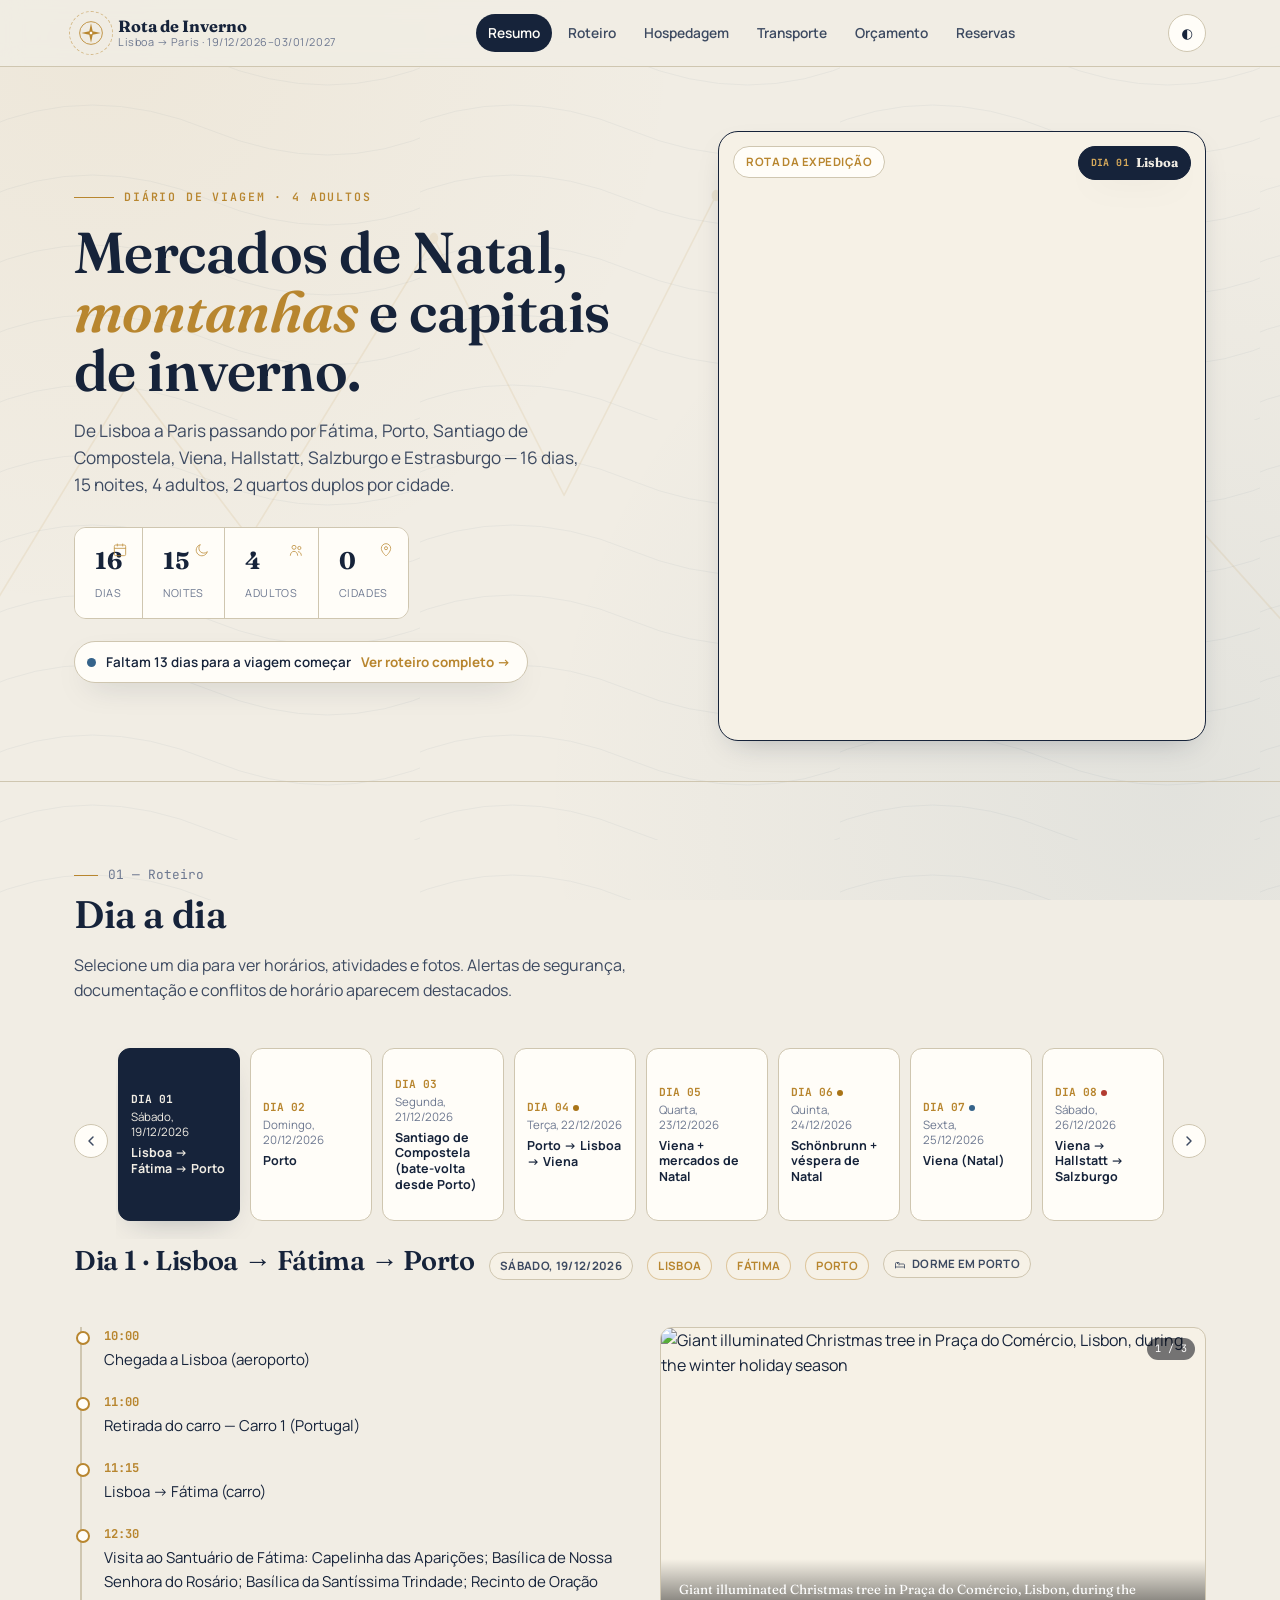
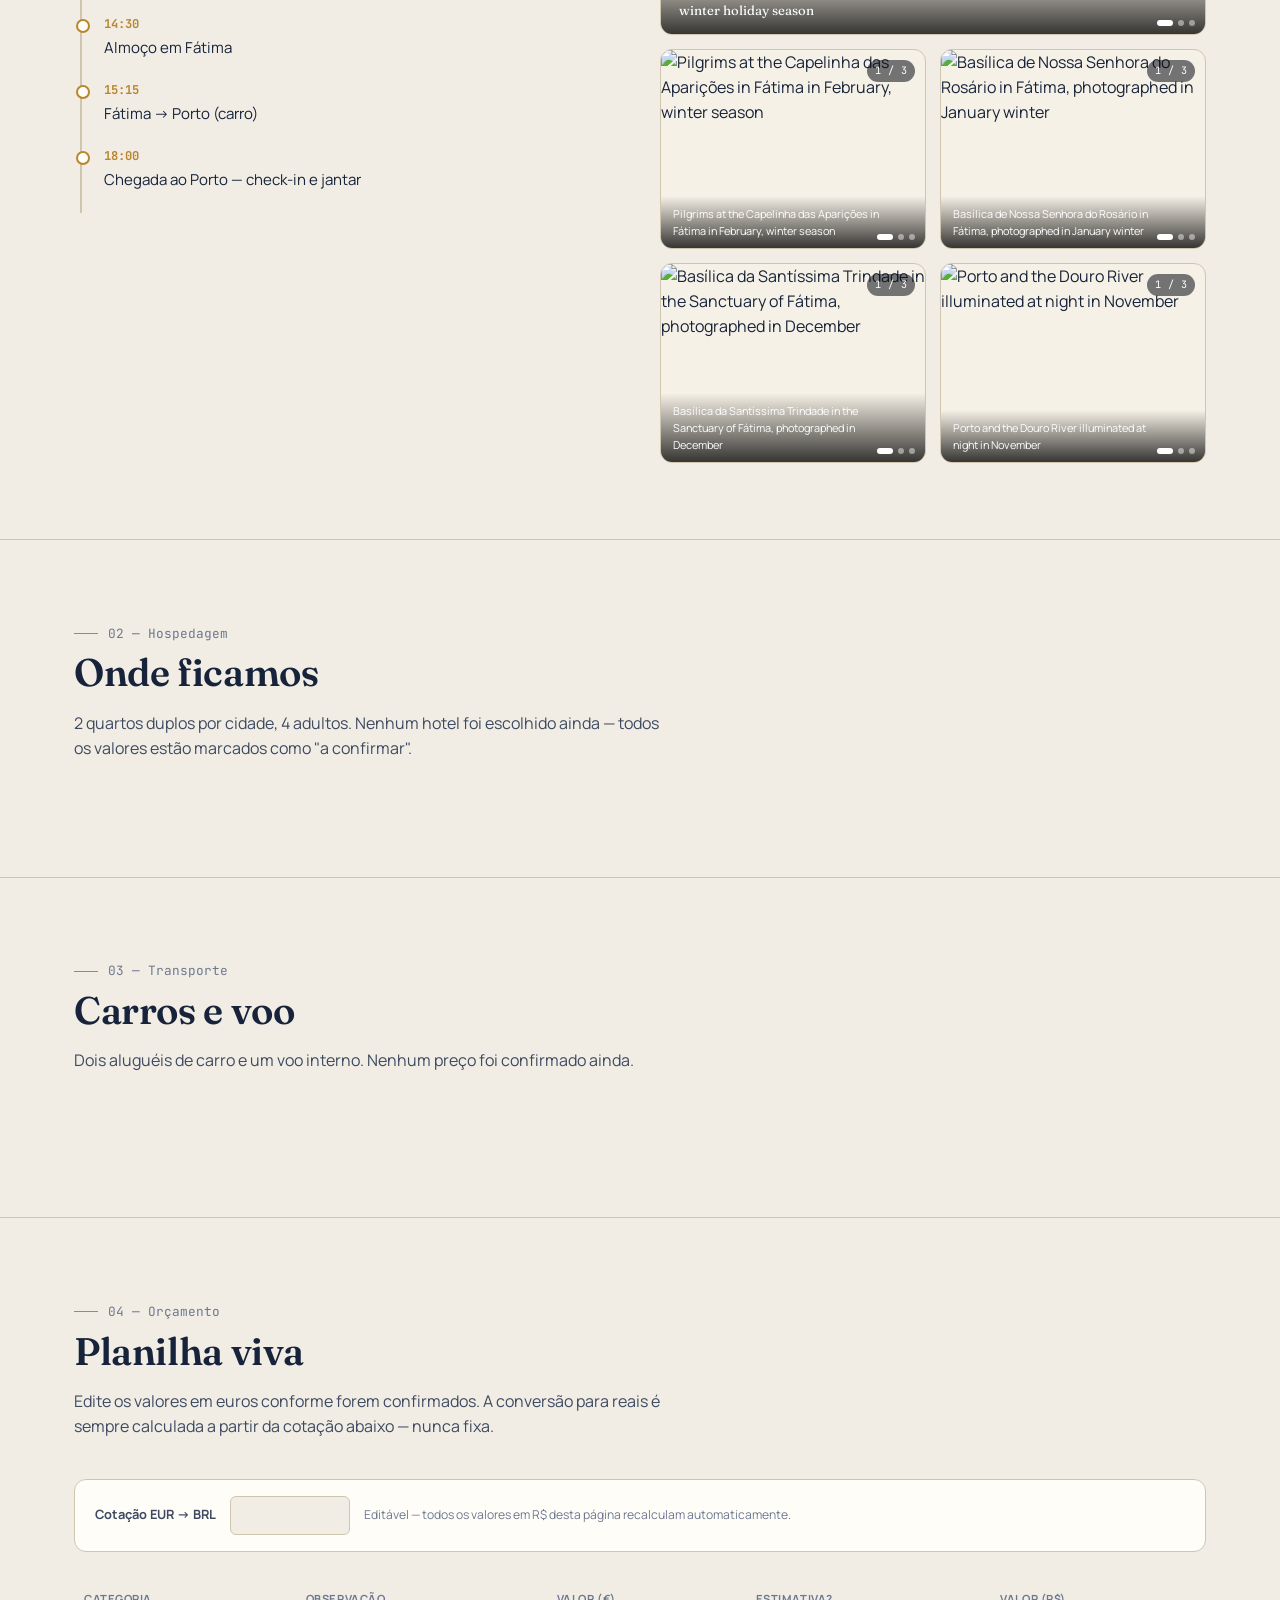
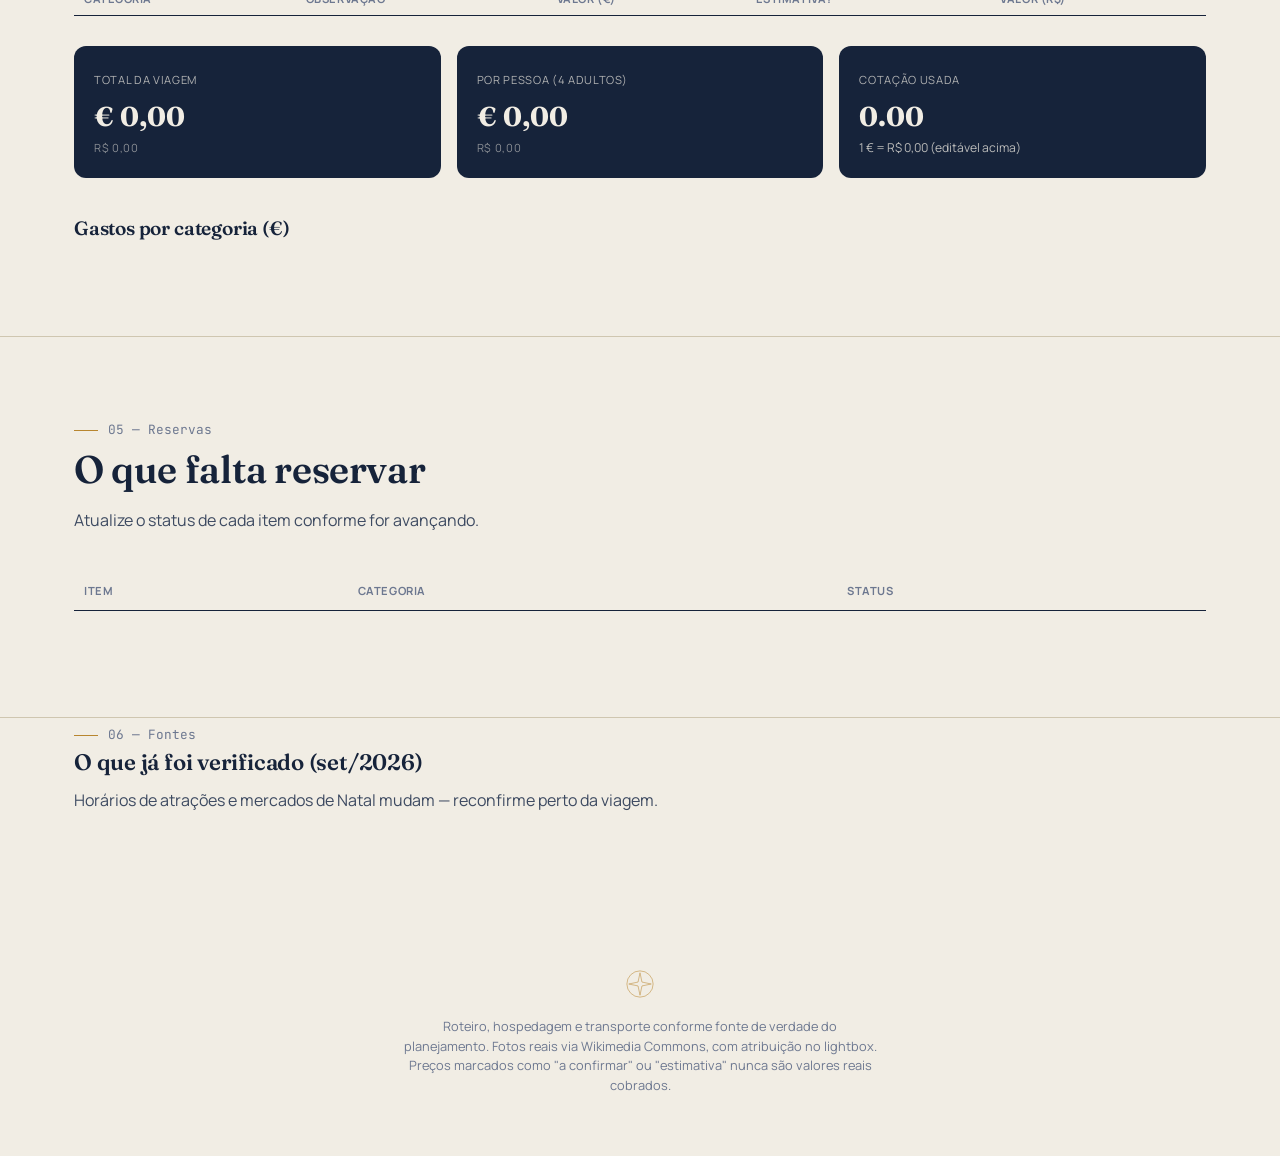
==== commit 023f80e4: "Add files via upload" ====
--- a/index.html
+++ b/index.html
@@ -84,9 +84,15 @@
           <b id="statCities">0</b><span>Cidades</span>
         </div>
       </div>
+      <a href="#roteiro" class="trip-status" id="tripStatus" hidden>
+        <span class="trip-status-dot"></span>
+        <span class="trip-status-text"></span>
+        <span class="trip-status-cta">Ver roteiro de hoje →</span>
+      </a>
     </div>
     <div class="hero-map-wrap">
       <span class="map-badge">Rota da expedição</span>
+      <span class="map-badge map-badge-day" id="mapDayLabel"><span class="map-day-n">DIA 01</span><span>Lisboa</span></span>
       <div id="route-map"></div>
     </div>
   </div>
@@ -170,7 +176,23 @@
       </table>
     </div>
 
-    <div class="totals-row" id="budgetTotals"></div>
+    <div class="totals-row" id="budgetTotals">
+      <div class="total-card">
+        <span>Total da viagem</span>
+        <b id="totalEUR" data-raw-value="0">€ 0,00</b>
+        <small><span id="totalBRL" data-raw-value="0">R$ 0,00</span><span id="totalEstNote"></span></small>
+      </div>
+      <div class="total-card">
+        <span>Por pessoa (4 adultos)</span>
+        <b id="perPersonEUR" data-raw-value="0">€ 0,00</b>
+        <small><span id="perPersonBRL" data-raw-value="0">R$ 0,00</span></small>
+      </div>
+      <div class="total-card">
+        <span>Cotação usada</span>
+        <b id="rateDisplay" data-raw-value="0">0.00</b>
+        <small id="rateNote">1 € = R$ 0,00 (editável acima)</small>
+      </div>
+    </div>
 
     <h3 style="margin-bottom:16px; font-size:1.2rem;">Gastos por categoria (€)</h3>
     <div class="bars" id="budgetBars"></div>
--- a/css/styles.css
+++ b/css/styles.css
@@ -140,6 +140,29 @@
 
 .container { max-width: 1180px; margin: 0 auto; padding: 0 24px; }
 
+:focus-visible {
+  outline: 2px solid var(--gold); outline-offset: 2px; border-radius: 4px;
+}
+input:focus-visible, select:focus-visible, textarea:focus-visible { outline-offset: 1px; }
+
+/* Feedback de clique/toque consistente em todos os elementos interativos */
+button, .icon-btn, .rail-arrow, .carousel-arrow, .lightbox-nav, .lightbox-close,
+.day-pill, .navlinks a, .mobile-nav a, a.trip-status, select.status-select, .carousel-dots button {
+  transition: transform .15s cubic-bezier(.34,1.56,.64,1), background .2s ease, border-color .2s ease, color .2s ease, opacity .2s ease, box-shadow .2s ease;
+}
+button:active, .icon-btn:active, .rail-arrow:active, .carousel-arrow:active,
+.lightbox-nav:active, .lightbox-close:active, .navlinks a:active, .mobile-nav a:active {
+  transform: scale(0.92);
+}
+@media (prefers-reduced-motion: reduce) {
+  button, .icon-btn, .rail-arrow, .carousel-arrow, .lightbox-nav, .lightbox-close,
+  .day-pill, .navlinks a, .mobile-nav a, a.trip-status, select.status-select, .carousel-dots button {
+    transition: background .2s ease, border-color .2s ease, color .2s ease, opacity .2s ease;
+  }
+  button:active, .icon-btn:active, .rail-arrow:active, .carousel-arrow:active,
+  .lightbox-nav:active, .lightbox-close:active, .navlinks a:active, .mobile-nav a:active { transform: none; }
+}
+
 /* ---------------- Topbar ---------------- */
 .topbar {
   position: sticky; top: 0; z-index: 100;
@@ -174,9 +197,6 @@
   position: relative;
 }
 .navlinks a:hover { color: var(--ink); background: var(--surface-2); }
-.navlinks a.active { color: var(--bg); background: var(--ink); }
-:root[data-theme="dark"] .navlinks a.active,
-@media (prefers-color-scheme: dark) { .navlinks a.active { color: var(--navy-deep); background: var(--gold-soft); } }
 .navlinks a.active { color: var(--surface); background: var(--navy); }
 
 .topbar-actions { display: flex; align-items: center; gap: 10px; }
@@ -224,6 +244,23 @@
 :root[data-theme="dark"] .hero-stat b { color: var(--ink); }
 .hero-stat span { font-size: 0.68rem; text-transform: uppercase; letter-spacing: 0.06em; color: var(--ink-faint); }
 
+.trip-status {
+  display: inline-flex; align-items: center; gap: 10px; margin-top: 22px; padding: 10px 16px 10px 12px;
+  border-radius: 999px; background: var(--surface); border: 1px solid var(--line); text-decoration: none;
+  color: var(--ink); font-size: 0.84rem; font-weight: 600; transition: all .25s ease; box-shadow: var(--shadow);
+}
+.trip-status:hover { border-color: var(--gold); transform: translateY(-2px); }
+.trip-status-dot { width: 9px; height: 9px; border-radius: 50%; background: var(--gold); flex: none; position: relative; }
+.trip-status.is-live .trip-status-dot::after {
+  content: ''; position: absolute; inset: -5px; border-radius: 50%; background: var(--gold);
+  animation: herePing 2.2s cubic-bezier(0,0,0.2,1) infinite;
+}
+.trip-status.is-countdown .trip-status-dot { background: var(--info); }
+.trip-status.is-done .trip-status-dot { background: var(--pine); }
+.trip-status-cta { color: var(--gold); font-weight: 700; }
+@media (prefers-reduced-motion: reduce) { .trip-status.is-live .trip-status-dot::after { animation: none; } }
+@media (max-width: 640px) { .trip-status { font-size: 0.78rem; flex-wrap: wrap; } }
+
 .hero-map-wrap {
   border-radius: var(--radius-l); overflow: hidden; border: 1px solid var(--line-strong);
   box-shadow: var(--shadow); position: relative; aspect-ratio: 4/5; background: var(--surface-2);
@@ -235,6 +272,36 @@
   padding: 6px 12px; font-size: 0.72rem; font-weight: 700; letter-spacing: 0.04em;
   text-transform: uppercase; color: var(--gold); box-shadow: var(--shadow);
 }
+.map-badge-day {
+  left: auto; right: 14px; text-transform: none; letter-spacing: 0; color: var(--bg);
+  font-family: var(--font-display); font-size: 0.8rem; display: flex; align-items: center; gap: 7px;
+  transition: opacity .2s ease; background: var(--navy); border-color: var(--navy); max-width: 58%;
+}
+.map-badge-day span:last-child { overflow: hidden; text-overflow: ellipsis; white-space: nowrap; }
+:root[data-theme="dark"] .map-badge-day { background: var(--surface); border-color: var(--gold); color: var(--ink); }
+@media (prefers-color-scheme: dark) {
+  :root:not([data-theme="light"]) .map-badge-day { background: var(--surface); border-color: var(--gold); color: var(--ink); }
+}
+.map-day-n { font-family: var(--font-mono); font-size: 0.62rem; color: var(--gold-soft); letter-spacing: 0.04em; }
+
+/* Marcador "estou aqui" — ponto pulsante no mapa */
+.here-marker { position: relative; }
+.here-dot {
+  position: absolute; top: 50%; left: 50%; transform: translate(-50%, -50%);
+  width: 12px; height: 12px; border-radius: 50%; background: var(--gold); border: 2px solid #fff;
+  box-shadow: 0 0 0 1px rgba(0,0,0,0.25);
+}
+.here-ping {
+  position: absolute; top: 50%; left: 50%; transform: translate(-50%, -50%);
+  width: 12px; height: 12px; border-radius: 50%; background: var(--gold);
+  animation: herePing 2.2s cubic-bezier(0,0,0.2,1) infinite;
+}
+@keyframes herePing {
+  0% { transform: translate(-50%, -50%) scale(1); opacity: 0.7; }
+  75%, 100% { transform: translate(-50%, -50%) scale(3.2); opacity: 0; }
+}
+@media (prefers-reduced-motion: reduce) { .here-ping { animation: none; opacity: 0; } }
+.route-traveled { transition: d .3s ease; }
 
 /* ---------------- Section shell ---------------- */
 .section { padding: 76px 0; border-bottom: 1px solid var(--line); }
@@ -265,22 +332,26 @@
 .day-rail { display: flex; gap: 10px; overflow-x: auto; padding: 6px 2px 18px; scrollbar-width: thin; flex: 1; scroll-behavior: smooth; }
 .day-pill {
   flex: none; width: 122px; border: 1px solid var(--line); border-radius: var(--radius-m);
-  background: var(--surface); padding: 12px; text-align: left; transition: all .2s ease;
-}
-.day-pill:hover { border-color: var(--gold); transform: translateY(-2px); }
+  background: var(--surface); padding: 12px; text-align: left; position: relative;
+  transition: transform .28s cubic-bezier(.34,1.4,.64,1), border-color .2s ease, background .2s ease, box-shadow .2s ease;
+}
+.day-pill:hover { border-color: var(--gold); transform: translateY(-3px); }
+.day-pill:active { transform: translateY(-1px) scale(0.97); }
 .day-pill.active { border-color: var(--navy); background: var(--navy); box-shadow: var(--shadow); }
-:root[data-theme="dark"] .day-pill.active, .day-pill.active { background: var(--navy); }
 .day-pill.active .day-pill-n, .day-pill.active .day-pill-date, .day-pill.active .day-pill-title { color: var(--bg); }
-:root[data-theme="dark"] .day-pill.active .day-pill-n,
-:root[data-theme="dark"] .day-pill.active .day-pill-date,
-:root[data-theme="dark"] .day-pill.active .day-pill-title { color: var(--navy-deep); }
 .day-pill-n { font-family: var(--font-mono); font-size: 0.7rem; color: var(--gold); font-weight: 700; }
 .day-pill-date { font-size: 0.72rem; color: var(--ink-faint); margin: 3px 0 6px; text-transform: capitalize; }
 .day-pill-title { font-size: 0.78rem; font-weight: 700; color: var(--ink); line-height: 1.25; }
+.day-pill.today { border-color: var(--gold); box-shadow: 0 0 0 2px color-mix(in srgb, var(--gold) 45%, transparent); }
+.day-pill-today-tag {
+  position: absolute; top: -8px; right: 8px; background: var(--gold); color: var(--navy-deep);
+  font-family: var(--font-mono); font-size: 0.58rem; font-weight: 700; padding: 2px 7px; border-radius: 999px;
+  letter-spacing: 0.04em; box-shadow: 0 2px 6px rgba(0,0,0,0.25);
+}
 .day-pill-dot { display: inline-block; width: 6px; height: 6px; border-radius: 50%; margin-left: 4px; vertical-align: middle; }
 
-.day-panel { display: grid; grid-template-columns: 1fr 1fr; gap: 40px; animation: dayPanelIn .35s ease; }
-@keyframes dayPanelIn { from { opacity: 0; transform: translateY(8px); } to { opacity: 1; transform: translateY(0); } }
+.day-panel { display: grid; grid-template-columns: 1fr 1fr; gap: 40px; animation: dayPanelIn .45s cubic-bezier(.22,1,.36,1); }
+@keyframes dayPanelIn { from { opacity: 0; transform: translateY(14px); } to { opacity: 1; transform: translateY(0); } }
 @media (prefers-reduced-motion: reduce) { .day-panel, .gallery { animation: none; } }
 
 /* ---------------- Revelação ao rolar ---------------- */
@@ -295,9 +366,17 @@
   text-transform: uppercase; letter-spacing: 0.03em; color: var(--ink-soft);
 }
 .badge-city { color: var(--gold); border-color: color-mix(in srgb, var(--gold) 40%, transparent); }
+.badge-icon { width: 12px; height: 12px; }
+.badge-today {
+  background: var(--gold); color: var(--navy-deep); border-color: var(--gold); text-transform: uppercase;
+}
+:root[data-theme="dark"] .badge-today { color: var(--bg); }
+@media (prefers-color-scheme: dark) { :root:not([data-theme="light"]) .badge-today { color: var(--bg); } }
 
 .timeline { display: flex; flex-direction: column; gap: 0; border-left: 2px solid var(--line); padding-left: 22px; margin-left: 6px; }
-.timeline-item { position: relative; padding-bottom: 22px; }
+.timeline-item { position: relative; padding-bottom: 22px; animation: timelineIn .5s cubic-bezier(.22,1,.36,1) backwards; }
+@keyframes timelineIn { from { opacity: 0; transform: translateX(-10px); } to { opacity: 1; transform: translateX(0); } }
+@media (prefers-reduced-motion: reduce) { .timeline-item { animation: none; } }
 .timeline-item::before {
   content: ''; position: absolute; left: -28px; top: 4px; width: 10px; height: 10px; border-radius: 50%;
   background: var(--surface); border: 2px solid var(--gold);
@@ -307,11 +386,30 @@
 .timeline-text { font-size: 0.94rem; color: var(--ink); margin-top: 2px; }
 .timeline-item.highlight .timeline-text { font-weight: 700; }
 
-.gallery { display: grid; grid-template-columns: 1fr 1fr; gap: 14px; align-content: start; animation: galleryIn .4s ease; }
-@keyframes galleryIn { from { opacity: 0; transform: translateY(6px); } to { opacity: 1; transform: translateY(0); } }
+/* Estados ao vivo — só aparecem no dia de hoje da viagem */
+.timeline-item.past { opacity: 0.42; }
+.timeline-item.past::before { border-color: var(--pine); background: var(--pine); }
+.timeline-item.now::before { background: var(--gold); border-color: var(--gold); box-shadow: 0 0 0 4px color-mix(in srgb, var(--gold) 25%, transparent); }
+.timeline-item.now .timeline-text { font-weight: 700; }
+.timeline-now-dot {
+  position: absolute; left: -28px; top: 4px; width: 10px; height: 10px; border-radius: 50%; background: var(--gold);
+}
+.timeline-now-dot::after {
+  content: ''; position: absolute; inset: 0; border-radius: 50%; background: var(--gold);
+  animation: herePing 2.2s cubic-bezier(0,0,0.2,1) infinite;
+}
+@media (prefers-reduced-motion: reduce) { .timeline-now-dot::after { animation: none; } }
+
+.gallery { display: grid; grid-template-columns: 1fr 1fr; gap: 14px; align-content: start; }
+@keyframes galleryIn { from { opacity: 0; transform: translateY(14px) scale(0.98); } to { opacity: 1; transform: translateY(0) scale(1); } }
 
 /* Place carousel — várias fotos reais do mesmo local, deslizando uma após a outra */
-.place-block { position: relative; border-radius: var(--radius-m); overflow: hidden; border: 1px solid var(--line); background: var(--surface-2); }
+.place-block {
+  position: relative; border-radius: var(--radius-m); overflow: hidden; border: 1px solid var(--line); background: var(--surface-2);
+  animation: galleryIn .55s cubic-bezier(.22,1,.36,1) backwards;
+}
+.place-block.empty { cursor: default; }
+@media (prefers-reduced-motion: reduce) { .place-block { animation: none; } }
 .place-block.featured { grid-column: 1 / -1; }
 .carousel { position: relative; aspect-ratio: 4/3; }
 .place-block.featured .carousel { aspect-ratio: 16/9; }
@@ -338,6 +436,7 @@
   opacity: 0; transition: opacity .2s ease, background .2s ease; backdrop-filter: blur(2px);
 }
 .place-block:hover .carousel-arrow { opacity: 1; }
+@media (hover: none) { .carousel-arrow { opacity: 0.85; } }
 .carousel-arrow:hover { background: rgba(10,14,22,0.8); }
 .carousel-arrow.prev { left: 8px; }
 .carousel-arrow.next { right: 8px; }
@@ -404,10 +503,15 @@
   background: var(--surface); color: var(--ink); font-family: var(--font-mono);
 }
 .budget-table .brl-cell { color: var(--pine); font-weight: 700; font-family: var(--font-mono); }
-.est-toggle { display: flex; align-items: center; gap: 6px; font-size: 0.72rem; color: var(--ink-faint); }
+.est-toggle { display: flex; align-items: center; gap: 6px; font-size: 0.72rem; color: var(--ink-faint); cursor: pointer; }
+.est-toggle input[type="checkbox"] { accent-color: var(--gold); width: 15px; height: 15px; cursor: pointer; }
+input[type="checkbox"] { accent-color: var(--gold); }
 .totals-row { display: grid; grid-template-columns: repeat(auto-fit, minmax(200px, 1fr)); gap: 16px; margin-bottom: 36px; }
 .total-card { background: var(--navy); color: var(--bg); border-radius: var(--radius-m); padding: 20px; }
 :root[data-theme="dark"] .total-card { background: var(--surface-2); color: var(--ink); border: 1px solid var(--gold); }
+@media (prefers-color-scheme: dark) {
+  :root:not([data-theme="light"]) .total-card { background: var(--surface-2); color: var(--ink); border: 1px solid var(--gold); }
+}
 .total-card span { font-size: 0.7rem; text-transform: uppercase; letter-spacing: 0.06em; opacity: 0.7; }
 .total-card b { display: block; font-family: var(--font-display); font-size: 1.7rem; margin-top: 4px; }
 .total-card small { display: block; font-size: 0.76rem; opacity: 0.75; margin-top: 2px; }
@@ -423,9 +527,10 @@
 .reservas-table td { padding: 11px 10px; border-bottom: 1px solid var(--line); font-size: 0.9rem; }
 .reservas-table tr:hover td { background: var(--surface-2); }
 select.status-select {
-  border: 1px solid var(--line); border-radius: 999px; padding: 6px 26px 6px 12px; font-weight: 700; font-size: 0.78rem;
+  border: 1px solid var(--line); border-radius: 999px; padding: 6px 28px 6px 12px; font-weight: 700; font-size: 0.78rem;
   font-family: var(--font-body); appearance: none; background-repeat: no-repeat; background-position: right 10px center;
-  background-size: 10px;
+  background-size: 10px; cursor: pointer;
+  background-image: url("data:image/svg+xml,%3Csvg xmlns='http://www.w3.org/2000/svg' viewBox='0 0 24 24' fill='none'%3E%3Cpath d='M6 9l6 6 6-6' stroke='%23888' stroke-width='2.4' stroke-linecap='round' stroke-linejoin='round'/%3E%3C/svg%3E");
 }
 
 /* ---------------- Lightbox ---------------- */
